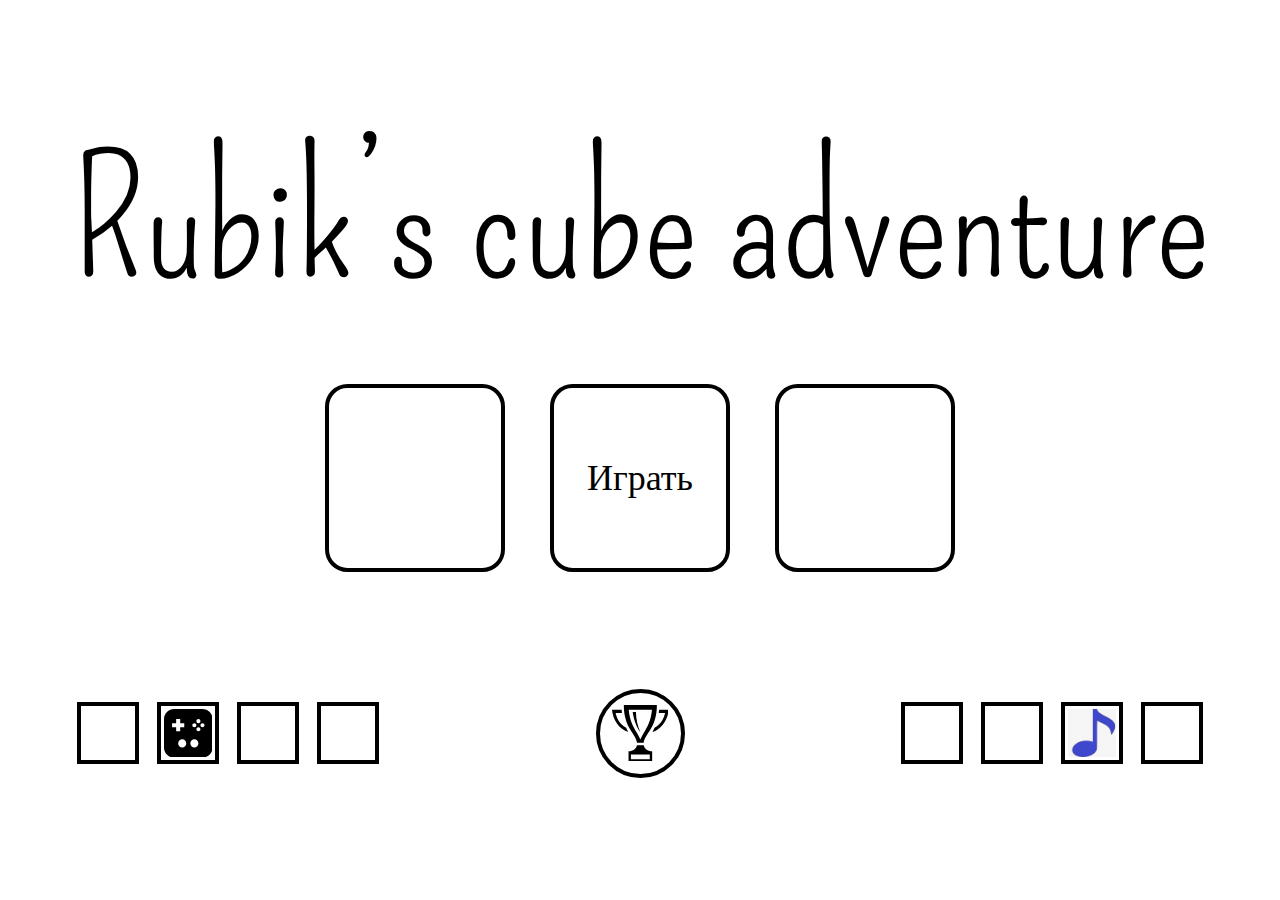
==== index.html @ 1a000e95 "onmousedown event" ====
<!-- Настройки страницы - надо проверить требования яндех -->
<!-- git pull https://github.com/serp0v/RCA.git main -->


<!DOCTYPE html>
<html>

<head>
	<title>Cubic RGame</title>
	<link rel="stylesheet" href="css/welcome.css">
	<link rel="stylesheet" href="css/top.css">
	<link rel="stylesheet" href="css/preloader.css">
	<link rel="stylesheet" href="style.css">
	<link rel="preconnect" href="https://fonts.googleapis.com">
	<link rel="preconnect" href="https://fonts.gstatic.com" crossorigin>
	<link href="https://fonts.googleapis.com/css2?family=Pompiere&display=swap" rel="stylesheet">

	<meta charset="UTF-8">
	<meta name="viewport" content="width=device-width, initial-scale=1, maximum-scale=1" />
	<meta name="mobile-web-app-capable" content="yes">
	<meta name="apple-mobile-web-app-capable" content="yes">
	<meta charset="utf-8">
	<meta name="HandheldFriendly" content="true" />

	
	<!-- Подключение рекламы SDK-->
	<script src="https://yandex.ru/games/sdk/v2"></script>
	<!--Запуск рекламы при старте игры с SDK/v2-->
	<script>
		YaGames.init().then(ysdk => {
			//ysdk.adv.showFullscreenAdv();
			ysdk.adv.showFullscreenAdv({
				callbacks: {
					onClose: function (wasShown) {
						// some action after close
					},
					onError: function (error) {
						// some action on error
					}
				}
			})
		});
	</script>
</head>

<body>

	<!-- создания экрана для рисования графики -->
	<div class="wrapper">
		<!-- welcomepage -->
		<div id="welcomeContainer" class="welcome-container">
			<header>
				<div class="welcome-title">Rubik’s cube adventure</div>
			</header>
			<main>
				<div class="welcome-PlayCustomizationEmpty">
					<div id="customization" class="welcome-customization"></div>
					<div id="welcomePlayBtn" class="welcome-play">Играть</div>
					<div id="shop" class="welcome-shop"></div>
				</div>
			</main>
			<footer>
				<div class="welcome-socials">
					<div class="welcome-social"></div>
					<div class="welcome-social"><svg xmlns="http://www.w3.org/2000/svg" width="24" height="24" viewBox="0 0 24 24"><path d="M19 0h-14c-2.761 0-5 2.239-5 5v14c0 2.761 2.239 5 5 5h14c2.762 0 5-2.239 5-5v-14c0-2.761-2.238-5-5-5zm-2 5c.553 0 1 .448 1 1s-.447 1-1 1-1-.448-1-1 .447-1 1-1zm-2 2c.553 0 1 .448 1 1s-.447 1-1 1-1-.448-1-1 .447-1 1-1zm-11 2v-2h2v-2h2v2h2v2h-2v2h-2v-2h-2zm5 10c-1.104 0-2-.895-2-2s.896-2 2-2 2 .895 2 2-.896 2-2 2zm6 0c-1.104 0-2-.895-2-2s.896-2 2-2 2 .895 2 2-.896 2-2 2zm2-8c-.553 0-1-.448-1-1s.447-1 1-1 1 .448 1 1-.447 1-1 1zm2-2c-.553 0-1-.448-1-1s.447-1 1-1 1 .448 1 1-.447 1-1 1z"/></svg></div>
					<div class="welcome-social"></div>
					<div class="welcome-social"></div>
				</div>
				<!-- <div class="welcome-companyTitle">3d portable inc.</div> -->
				<div class="welcome-circle-btns">
					<div class="welcome-circle-btns-cont">
						<div id="topbtn" class="welcome-circle-btn"><svg xmlns="http://www.w3.org/2000/svg" width="24"
								height="24" viewBox="0 0 24 24">
								<path
									d="M5 0c0 9.803 5.105 12.053 5.604 16h2.805c.497-3.947 5.591-6.197 5.591-16h-14zm7.006 14.62c-.408-.998-.969-1.959-1.548-2.953-1.422-2.438-3.011-5.162-3.379-9.667h9.842c-.368 4.506-1.953 7.23-3.372 9.669-.577.993-1.136 1.954-1.543 2.951zm-.006-3.073c-1.125-2.563-1.849-5.599-1.857-8.547h-1.383c.374 3.118 1.857 7.023 3.24 8.547zm12-9.547c-.372 4.105-2.808 8.091-6.873 9.438.297-.552.596-1.145.882-1.783 2.915-1.521 4.037-4.25 4.464-6.251h-2.688c.059-.45.103-.922.139-1.405h4.076zm-24 0c.372 4.105 2.808 8.091 6.873 9.438-.297-.552-.596-1.145-.882-1.783-2.915-1.521-4.037-4.25-4.464-6.251h2.688c-.058-.449-.102-.922-.138-1.404h-4.077zm13.438 15h-2.866c-.202 1.187-1.63 2.619-3.571 2.619v4.381h10v-4.381c-1.999 0-3.371-1.432-3.563-2.619zm2.562 6h-8v-2h8v2z" />
							</svg>
						</div>
						<!-- <button data-playing="false" role="switch" aria-checked="false">
							<span>Play/Pause</span>
						</button> -->
						<!-- <div class="welcome-circle-btn"></div>
						<div class="welcome-circle-btn"></div>
						<div class="welcome-circle-btn"></div> -->
					</div>
				</div>
				<div class="welcome-socials">
					<div class="welcome-social"></div>
					<div class="welcome-social"></div>
					<div class="welcome-social">						
						<img id="btn_musicOn" src="/images/music.png" style="height: 90%; width: 90%">
					</div>
					<div class="welcome-social"></div>
				</div>
			</footer>
		</div>
		<!--  -->
		<canvas class="canvas off" id="canvas">
			Your browser does not support JavaScript and HTML5!
		</canvas>

		<!-- управление, метрики и пауза -->
		<div id="metricscontrolspause" style="height: 100%; width: 100%; position:absolute;" class="off">
			<div id="movementHint" class="hero-movement-hint">
				<!-- <div class="top-bottom-hint-cont">
					<div class="top-hint">Вверх</div>
					<div class="bottom-hint">Вниз</div>
				</div>
				<div class="top-bottom-hint-cont">
					<div class="speed-hint">Скорость</div>
					<div class="shoot-hint">Стрелять</div>
				</div> -->
			</div>

			<div id="controls" class="movement-shoot-cont">
				<div class="up-and-down left">
					<div id="top"><div class="control-btn"><svg clip-rule="evenodd" fill-rule="evenodd" stroke-linejoin="round" stroke-miterlimit="2" viewBox="0 0 24 24" xmlns="http://www.w3.org/2000/svg"><path d="m9.001 10.978h-3.251c-.412 0-.75-.335-.75-.752 0-.188.071-.375.206-.518 1.685-1.775 4.692-4.945 6.069-6.396.189-.2.452-.312.725-.312.274 0 .536.112.725.312 1.377 1.451 4.385 4.621 6.068 6.396.136.143.207.33.207.518 0 .417-.337.752-.75.752h-3.251v9.02c0 .531-.47 1.002-1 1.002h-3.998c-.53 0-1-.471-1-1.002z" fill-rule="nonzero"/></svg></div></div>
					<div id="bottom"><div class="control-btn"><svg class="down-arrow" clip-rule="evenodd" fill-rule="evenodd" stroke-linejoin="round" stroke-miterlimit="2" viewBox="0 0 24 24" xmlns="http://www.w3.org/2000/svg"><path d="m9.001 10.978h-3.251c-.412 0-.75-.335-.75-.752 0-.188.071-.375.206-.518 1.685-1.775 4.692-4.945 6.069-6.396.189-.2.452-.312.725-.312.274 0 .536.112.725.312 1.377 1.451 4.385 4.621 6.068 6.396.136.143.207.33.207.518 0 .417-.337.752-.75.752h-3.251v9.02c0 .531-.47 1.002-1 1.002h-3.998c-.53 0-1-.471-1-1.002z" fill-rule="nonzero"/></svg></div></div>
				</div>
				<div class="up-and-down right">
					<div class="speed-btns">
						<div id="div_speed_down" class="control-btn"><svg class="minus-speed" clip-rule="evenodd" fill-rule="evenodd" stroke-linejoin="round" stroke-miterlimit="2" viewBox="0 0 24 24" xmlns="http://www.w3.org/2000/svg"><path d="m9.001 10.978h-3.251c-.412 0-.75-.335-.75-.752 0-.188.071-.375.206-.518 1.685-1.775 4.692-4.945 6.069-6.396.189-.2.452-.312.725-.312.274 0 .536.112.725.312 1.377 1.451 4.385 4.621 6.068 6.396.136.143.207.33.207.518 0 .417-.337.752-.75.752h-3.251v9.02c0 .531-.47 1.002-1 1.002h-3.998c-.53 0-1-.471-1-1.002z" fill-rule="nonzero"/></svg></div>
						<div id="div_speed_up" class="control-btn"><svg class="plus-speed" clip-rule="evenodd" fill-rule="evenodd" stroke-linejoin="round" stroke-miterlimit="2" viewBox="0 0 24 24" xmlns="http://www.w3.org/2000/svg"><path d="m9.001 10.978h-3.251c-.412 0-.75-.335-.75-.752 0-.188.071-.375.206-.518 1.685-1.775 4.692-4.945 6.069-6.396.189-.2.452-.312.725-.312.274 0 .536.112.725.312 1.377 1.451 4.385 4.621 6.068 6.396.136.143.207.33.207.518 0 .417-.337.752-.75.752h-3.251v9.02c0 .531-.47 1.002-1 1.002h-3.998c-.53 0-1-.471-1-1.002z" fill-rule="nonzero"/></svg></div>
					</div>
					<div style="display: flex; justify-content: end;">
						<div style="margin-right: 13vh" class="control-btn" id="shoot"><svg clip-rule="evenodd" fill-rule="evenodd" stroke-linejoin="round" stroke-miterlimit="2" viewBox="0 0 24 24" xmlns="http://www.w3.org/2000/svg"><path d="m21 7.702-8.5 4.62v9.678c1.567-.865 6.379-3.517 7.977-4.399.323-.177.523-.519.523-.891zm-9.5 4.619-8.5-4.722v9.006c0 .37.197.708.514.887 1.59.898 6.416 3.623 7.986 4.508zm-8.079-5.629 8.579 4.763 8.672-4.713s-6.631-3.738-8.186-4.614c-.151-.085-.319-.128-.486-.128-.168 0-.335.043-.486.128-1.555.876-8.093 4.564-8.093 4.564z" fill-rule="nonzero"/></svg></div>	
					</div>
				</div>
			</div>

			<div id="metrics" class="metrics">
				<div class="pause">
					<button id="pause" class="pause-btn">Пауза</button>
				</div>
				<div class="score metric_item">
					<div id="div_x2" class="metric-count-score off"
						style="color:rgb(33, 214, 255); font-size: 10vh;margin-top: 1.5vh;">X2</div>
				</div>
				<div class="score metric_item">
					<div class="metric-title">Скорость</div>
					<div id="div_speed" class="metric-count-score">0</div>
				</div>
				<div class="health metric_item">
					<div class="metric-title">Здоровье</div>
					<div id="health" class="metric-count-score">3</div>
				</div>
				<div class="score metric_item">
					<div class="metric-title">Счет</div>
					<div id="score" class="metric-count-score"></div>
				</div>
			</div>
			<div id="pauseMenu" class="pauseMenu-wrapper">
				<div class="pauseMenu-container">
					<div class="pause-title">Пауза</div>
					<div class="pause-menu-buttons">
						<div id="backToGame" class="pause-menu-button">Вернуться в игру</div>
					</div>
					<div class="pause-menu-buttons">
						<div id="pauseTopBtn" class="pause-menu-button">Топ</div>
					</div>
					<div class="pause-menu-buttons">
						<div id="backToWelcome" class="pause-menu-button">В главное меню</div>
					</div>

				</div>
			</div>
		</div>
		<!-- top -->
		<div id="topContainer" class="top-container off">
			<div id="toploader" class="preloader">
				<!-- Добавляем готовую структуру Preloader -->
				<div class="sk-chase">
					<div class="sk-chase-dot"></div>
					<div class="sk-chase-dot"></div>
					<div class="sk-chase-dot"></div>
					<div class="sk-chase-dot"></div>
					<div class="sk-chase-dot"></div>
					<div class="sk-chase-dot"></div>
				</div>
			</div>
			<div class="top-helpers-wrapper">
				<div class="top-helpers">
					<div class="table-title">SCORE</div>
					<div id="closeTopMenu" class="top-x">
						<p>Закрыть</p>
						<!-- <svg clip-rule="evenodd" fill-rule="evenodd" stroke-linejoin="round" stroke-miterlimit="2" viewBox="0 0 24 24" xmlns="http://www.w3.org/2000/svg"><path d="m12 10.93 5.719-5.72c.146-.146.339-.219.531-.219.404 0 .75.324.75.749 0 .193-.073.385-.219.532l-5.72 5.719 5.719 5.719c.147.147.22.339.22.531 0 .427-.349.75-.75.75-.192 0-.385-.073-.531-.219l-5.719-5.719-5.719 5.719c-.146.146-.339.219-.531.219-.401 0-.75-.323-.75-.75 0-.192.073-.384.22-.531l5.719-5.719-5.72-5.719c-.146-.147-.219-.339-.219-.532 0-.425.346-.749.75-.749.192 0 .385.073.531.219z"/></svg> -->
					</div>
				</div>
			</div>
			<div class="top-div" id="top1">
				<li class="li-top">
					<div class="top-number  gold" id="topNumber">1</div>
					<div class="player-nick" id="playerTop1Nick">....</div>
					<div class="top-score" id="top1Score">---</div>
				</li>
			</div>
			<div class="top-div" id="top2">
				<li class="li-top ">
					<div class="top-number silver" id="topNumber">2</div>
					<div class="player-nick" id="playerTop2Nick">....</div>
					<div class="top-score" id="top2Score">---</div>
				</li>
			</div>
			<div class="top-div" id="top3">
				<li class="li-top ">
					<div class="top-number bronze" id="topNumber">3</div>
					<div class="player-nick" id="playerTop3Nick">....</div>
					<div class="top-score" id="top3Score">---</div>
				</li>
			</div>
			<div class="top-div" id="top4">
				<li class="li-top">
					<div class="top-number" id="topNumber">4</div>
					<div class="player-nick" id="playerTop4Nick">....</div>
					<div class="top-score" id="top4Score">---</div>
				</li>
			</div>
			<div class="top-div" id="top5">
				<li class="li-top">
					<div class="top-number" id="topNumber">5</div>
					<div class="player-nick" id="playerTop5Nick">....</div>
					<div class="top-score" id="top5Score">---</div>
				</li>
			</div>
			<div class="top-div" id="top6">
				<li class="li-top">
					<div class="top-number" id="topNumber">6</div>
					<div class="player-nick" id="playerTop6Nick">....</div>
					<div class="top-score" id="top6Score">---</div>
				</li>
			</div>
			<div class="top-div" id="top7">
				<li class="li-top">
					<div class="top-number" id="topNumber">7</div>
					<div class="player-nick" id="playerTop7Nick">....</div>
					<div class="top-score" id="top7Score">---</div>
				</li>
			</div>
			<div class="top-div" id="top8">
				<li class="li-top">
					<div class="top-number" id="topNumber">8</div>
					<div class="player-nick" id="playerTop8Nick">....</div>
					<div class="top-score" id="top8Score">---</div>
				</li>
			</div>
			<div class="top-div" id="top9">
				<li class="li-top">
					<div class="top-number" id="topNumber">9</div>
					<div class="player-nick" id="playerTop9Nick">....</div>
					<div class="top-score" id="top9Score">---</div>
				</li>
			</div>
			<div class="top-div" id="top10">
				<li class="li-top">
					<div class="top-number" id="topNumber">10</div>
					<div class="player-nick" id="playerTop10Nick">....</div>
					<div class="top-score" id="top10Score">---</div>
				</li>
			</div>
			<div class="top-div" id="playerTop">
				<li class="li-top">
					<div class="top-number" id="playertopNumber">>10</div>
					<div class="player-nick" id="playerNick">....</div>
					<div class="top-score" id="playerTopScore">---</div>
				</li>
			</div>
		</div>
		<div id="finishGameWrapper" class="finish-game-wrapper off">
			<div class="finish-game">
				<div class="finish-title">Игра закончена</div>
				<div class="finish-score">Рекорд:</div>
				<div id="finishScore" class="finish-score"></div>
				<div class="finish-btns">
					<div id="home" class="finish-btn"><svg xmlns="http://www.w3.org/2000/svg" width="24" height="24"
							viewBox="0 0 24 24">
							<path
								d="M20 7.093v-5.093h-3v2.093l3 3zm4 5.907l-12-12-12 12h3v10h18v-10h3zm-5 8h-14v-10.26l7-6.912 7 6.99v10.182zm-5-1h-4v-6h4v6z" />
						</svg></div>
					<div id="restart" class="finish-btn rest"><svg xmlns="http://www.w3.org/2000/svg" width="24"
							height="24" viewBox="0 0 24 24">
							<path
								d="M13.5 2c-5.629 0-10.212 4.436-10.475 10h-3.025l4.537 5.917 4.463-5.917h-2.975c.26-3.902 3.508-7 7.475-7 4.136 0 7.5 3.364 7.5 7.5s-3.364 7.5-7.5 7.5c-2.381 0-4.502-1.119-5.876-2.854l-1.847 2.449c1.919 2.088 4.664 3.405 7.723 3.405 5.798 0 10.5-4.702 10.5-10.5s-4.702-10.5-10.5-10.5z" />
						</svg></div>
					<div id="fgw_btn_openTop" class="finish-btn"><svg xmlns="http://www.w3.org/2000/svg" width="24"
							height="24" viewBox="0 0 24 24">
							<path
								d="M5 0c0 9.803 5.105 12.053 5.604 16h2.805c.497-3.947 5.591-6.197 5.591-16h-14zm7.006 14.62c-.408-.998-.969-1.959-1.548-2.953-1.422-2.438-3.011-5.162-3.379-9.667h9.842c-.368 4.506-1.953 7.23-3.372 9.669-.577.993-1.136 1.954-1.543 2.951zm-.006-3.073c-1.125-2.563-1.849-5.599-1.857-8.547h-1.383c.374 3.118 1.857 7.023 3.24 8.547zm12-9.547c-.372 4.105-2.808 8.091-6.873 9.438.297-.552.596-1.145.882-1.783 2.915-1.521 4.037-4.25 4.464-6.251h-2.688c.059-.45.103-.922.139-1.405h4.076zm-24 0c.372 4.105 2.808 8.091 6.873 9.438-.297-.552-.596-1.145-.882-1.783-2.915-1.521-4.037-4.25-4.464-6.251h2.688c-.058-.449-.102-.922-.138-1.404h-4.077zm13.438 15h-2.866c-.202 1.187-1.63 2.619-3.571 2.619v4.381h10v-4.381c-1.999 0-3.371-1.432-3.563-2.619zm2.562 6h-8v-2h8v2z" />
						</svg></div>
				</div>
			</div>
		</div>
	</div>

	<!-- реклама от яндекс -->
	<!-- <script> 
		YaGames
			.init()
			.then(ysdk => {
				console.log('Yandex SDK initialized');
				window.ysdk = ysdk;
			});
		// ysdk.adv.showFullscreenAdv({
		// 	callbacks: {
		// 		onClose: function (wasShown) {
		// 			// some action after close
		// 		},
		// 		onError: function (error) {
		// 			// some action on error
		// 		}
		// 	}
		// })
	</script> -->

	<!-- запуск кода игры -->
	<script type="module" src="game.js"></script>
</body>

</html>
---- css/welcome.css ----
.welcome-container {
  max-width: 100vw;
  height: 100vh;
  margin: 0 auto;
  display: flex;
  flex-direction: column;
  align-items: center;
  justify-content: center;
}
/* header */

.welcome-title {
  font-size:18.25vh;
  font-family: 'Pompiere', cursive;
  font-weight: 200;
  text-align: center;
  margin-top: 7vh;
  display: flex;
  justify-content: center;
  max-width: 100%;
  margin: 0 auto;
}

/* main */

.welcome-PlayCustomizationEmpty {
  display: flex;
  flex-direction: row;
  width: 70vh;
  margin: 0 auto;
  margin-top: 7vh;
  margin-bottom: 7vh;
  justify-content: center;
  align-items: center;
}
.welcome-PlayCustomizationEmpty > div {
  height: 20vh;
  width: 20vh;
  border-radius: 2.5vh;
  border: 0.5vh solid #000;
  display: flex;
  justify-content: center;
  align-items: center;
}
.welcome-PlayCustomizationEmpty > div ~ div {
  margin-left: 5vh;
}
.welcome-play {
  font-size: 4vh;
}

/* footer */

footer {
  width: 100vw;
  display: flex;
  margin-top: 6vh;
  justify-content: center;
}

footer > div {
  justify-content: center;
  display: flex;
}

/* middle btns */

.welcome-circle-btns{
  display: flex;
  width: 58vh;
  flex-direction: row;
}
.welcome-circle-btns-cont {
  display: flex;
  justify-content: center;
  align-items: center;
  flex-direction: row;
}
.welcome-circle-btn {
  border-radius: 50%;
  display: flex;
  flex-direction: row;
  height: 9vh;
  width: 9vh;
  border: 0.5vh solid #000;
  justify-content: center;
  align-items: center;
}
.welcome-circle-btn > svg {
  height: 70%;
  width: 70%;
  display: flex;
}

/* social and compatyTitle */

.welcome-socials {
  display: flex;
  flex-direction: row;
  justify-content: center;
  align-items: center;
}
.welcome-social {
  height: 6vh;
  width: 6vh;
  border: 0.5vh solid #000;
  display: flex;
  flex-direction: row;
  justify-content: center;
  align-items: center;
}
.welcome-social > svg {
  height: 90%;
  width: 90%;
  display: flex;
}
.welcome-socials > div ~ div {
  margin-left: 2vh;
}
a {
  height: 100%;
  width: 100%;
  display: block;
}
@media (max-aspect-ratio: 9/7) {
  .welcome-title {
    font-size:14.3vw;
  }
}
---- css/top.css ----
* {
  color:rgb(0, 0, 0);
}
.top-container {
  max-width: 100%;
  height: 100vh;
  display: flex;
  flex-direction: column;
  align-items: center;
  justify-content: center;
}
.top-div {
  width: 100%;
  flex-wrap: nowrap;
  display: flex;
}
.li-top {
width: 100%;
  height: 7.5vh;
  list-style:none;
  border-top: 1px solid #000;
  color: azure;
  display: flex;
  flex-direction: row;
  font-family: 'Pompiere', cursive;
  font-weight: 200;
  font-size: 3vh;
}
.top-div ~ .top-div {
}
.li-top > div {
  display: flex;
  flex-direction: row;
  align-items: center;
 }
.top-number {
  margin-left: 5%;
  margin-right: 5%;
  padding-left: 1%;
  padding-right: 1%;
  width: 5%;
  display: flex;
  justify-content: center;
  font-weight: bold;
}
.player-nick {
  width: 47%;
  padding-left: 5%;
}
.top-score {
  justify-content: flex-end;
  width: 47%;
  padding-right: 6%;
}

.top-helpers-wrapper {
  width: 100%;
  margin-bottom: 2px;
}
.top-helpers {
  display: flex;
  flex-direction: row;
  height: 9vh;
  align-items: center;
  justify-content: end;
  text-align: center;
  margin-bottom: 2px;
  max-width: 98.5%;
  margin: 0 auto;
}
.table-title {
  font-size: 7vh;
  font-family: 'Pompiere', cursive;
  font-weight: 200;
  text-align: center;
  width: 100%;
}
.top-x {
  margin: 5px;
  display: flex;
  align-items: center;
  position: absolute;
  font-size: 2vh;
  padding-right: 10vh;
}
/*  */
.top-bottom-text {
  font-family: 'Pompiere', cursive;
  height: 25px;
  font-weight: 200;
  display: flex;
  justify-content: center;
  font-size: 10px;
  color: white;
}

.checkbox-wrapper {
  width: 100%;
  margin-top: 2px;
  background-color: rgb(40,40,40);
}
.gold {
  background-color: #ffd700;
  font-weight: bold;
  border-radius: 50%;
}
.silver {
  background-color: #c0c0c0;
  border-radius: 50%;
}
.bronze {
  background-color: #cd7f32;
  border-radius: 50%;
}
---- css/preloader.css ----
/* Стили для основного блока Preloader */
.preloader {

    /* Фиксируем блок на всю ширину и высоту окна, чтобы перекрывать все остальные элементы */
    position: fixed;
    top: 0;
    left: 0;
    right: 0;
    bottom: 0;
    width: 100%;
    height: 100%;
    z-index: 9999;

    /* Центрируем анимацию Preloader */
    display: flex;
    align-items: center;
    justify-content: center;

    /* При загрузке страницы, Preloader сразу отображается */
    opacity: 1;
    visibility: visible;

    /* Добавляем затемнение */
    background: rgba(255, 255, 255, 0.64);

    /* Добавляем плавный переход */
    transition: opacity 1s, visibility 0s 0s;
}

/* Класс для скрытия Preloader */
.preloader_hidden {
    visibility: hidden;
    opacity: 0;
    transition: opacity 1s, visibility 0s 1s;
}

/* Скопированый код анимации Preloader */
.sk-chase {
    width: 128px;
    height: 128px;
    position: relative;
    -webkit-animation: sk-chase 2.5s infinite linear both;
    animation: sk-chase 2.5s infinite linear both;
}
.sk-chase-dot {
    width: 100%;
    height: 100%;
    position: absolute;
    left: 0;
    top: 0;
    -webkit-animation: sk-chase-dot 2s infinite ease-in-out both;
    animation: sk-chase-dot 2s infinite ease-in-out both;
}
.sk-chase-dot:before {
    content: '';
    display: block;
    width: 25%;
    height: 25%;
    background-color: #3626a7;
    border-radius: 100%;
    -webkit-animation: sk-chase-dot-before 2s infinite ease-in-out both;
    animation: sk-chase-dot-before 2s infinite ease-in-out both;
}
.sk-chase-dot:nth-child(1) {
    -webkit-animation-delay: -1.1s;
    animation-delay: -1.1s;
}
.sk-chase-dot:nth-child(2) {
    -webkit-animation-delay: -1s;
    animation-delay: -1s;
}
.sk-chase-dot:nth-child(3) {
    -webkit-animation-delay: -0.9s;
    animation-delay: -0.9s;
}
.sk-chase-dot:nth-child(4) {
    -webkit-animation-delay: -0.8s;
    animation-delay: -0.8s;
}
.sk-chase-dot:nth-child(5) {
    -webkit-animation-delay: -0.7s;
    animation-delay: -0.7s;
}
.sk-chase-dot:nth-child(6) {
    -webkit-animation-delay: -0.6s;
    animation-delay: -0.6s;
}
.sk-chase-dot:nth-child(1):before {
    -webkit-animation-delay: -1.1s;
    animation-delay: -1.1s;
}
.sk-chase-dot:nth-child(2):before {
    -webkit-animation-delay: -1s;
    animation-delay: -1s;
}
.sk-chase-dot:nth-child(3):before {
    -webkit-animation-delay: -0.9s;
    animation-delay: -0.9s;
}
.sk-chase-dot:nth-child(4):before {
    -webkit-animation-delay: -0.8s;
    animation-delay: -0.8s;
}
.sk-chase-dot:nth-child(5):before {
    -webkit-animation-delay: -0.7s;
    animation-delay: -0.7s;
}
.sk-chase-dot:nth-child(6):before {
    -webkit-animation-delay: -0.6s;
    animation-delay: -0.6s;
}
@-webkit-keyframes sk-chase {
    100% {
    transform: rotate(360deg);
    }
}
@keyframes sk-chase {
    100% {
    transform: rotate(360deg);
    }
}
@-webkit-keyframes sk-chase-dot {
    80%, 100% {
    transform: rotate(360deg);
    }
}
@keyframes sk-chase-dot {
    80%, 100% {
    transform: rotate(360deg);
    }
}
@-webkit-keyframes sk-chase-dot-before {
    50% {
    transform: scale(0.4);
    }
    100%, 0% {
    transform: scale(1);
    }
}
@keyframes sk-chase-dot-before {
    50% {
    transform: scale(0.4);
    }
    100%, 0% {
    transform: scale(1);
    }
}
---- style.css ----
* {
	-webkit-touch-callout: none; /* iOS Safari */
	-webkit-user-select: none;   /* Chrome/Safari/Opera */
	-khtml-user-select: none;    /* Konqueror */
	-moz-user-select: none;      /* Firefox */
	-ms-user-select: none;       /* Internet Explorer/Edge */
	user-select: none;           /* Non-prefixed version, currently not supported by any browser */
}
/*  */
html, body {
	width: 100%;
	height: 100%;
	margin-left: 0px;
	margin-top: 0px;
	font-family: 'Pompiere', cursive;
	font-weight: 200;
	overflow: hidden;
}

.wrapper {
	width: 100%;
	height: 100%;
}

.canvas {
	/* width: 100%;
	height: 100%; */
	/* background: #000; */
	position: absolute;
	z-index: -1;
	transform: translateX(-50%);
	left: 50%;
	border: 0.2vh solid #000;
}

/* управление */
.up-and-down {
	height: 60vh;
	width: calc(50% - 7.2vh);
	display: flex;
	flex-direction: column;
	position: absolute;
	bottom: 0;
	/* left: 50%;
	transform: translateX(-50%); */
}
.up-and-down > div {
	height: 50%;
	width: 100%;
	display: flex;
	/* padding-top: 5vh; */

}
.left {
	padding-left: 7.2vh;
}
.right {
	position: absolute;
	right: 0;
	padding-right: 7.2vh;
	justify-content: end;
	/* align-items: end; */
}
.control-btn {
	height: 17vh;
	width: 17vh;
	border: 0.5vh solid #000;
	border-radius: 2vh;
	justify-content: center;
	align-items: center;
	display: flex;
	background-color: #fff;
}
.control-btn ~ .control-btn {
	margin-left: 8.5vh
}
.control-btn > svg {
	display: flex;
	justify-content: center;
	align-items: center;
	height: 100%;
	width: 100%;
}
.down-arrow {
	transform: rotate(180deg);
}
.minus-speed {
	transform: rotate(270deg);
} 
.plus-speed {
	transform: rotate(90deg);

}
.speed-btns {
	display: flex;
	flex-direction: row;
	justify-content: end;
}
/* метрики */

.metrics {
	display: flex;
	flex-direction: row;
	top: 2vh;
	/* height: 3vh; */
	/* width: 40vh; */
	left: 50%;
	transform: translateX(-50%);
	position: absolute;
	z-index: 9997;
	opacity: 1;
	animation: metropac 7s linear;
}

.metric_item {
	width: 25%;
	height: 100%;
	font-size: 5vh;
	display: flex;
	flex-direction:column;
	align-items: center;
	/* flex-wrap: wrap; */
	/* justify-content: end; */
}
.metric_item ~ .metric_item {
	/* margin-left: 10vh; */
}
.metric-title {
	display: flex;
	width: 100%;
	justify-content: center;
}
.metric-count {
	width: 100%;
	display: flex;
	flex-direction: row;
	/* height: 70px; */
	justify-content: center;
	align-items: center;
	/* margin-left: -30%; */

}
.metric-count-score {
	width: 100%;
	display: flex;
	flex-direction: row;
	justify-content: center;
	align-items: center;
	/* height: 70px; */
}
.y-cnt {
	height: 100%;
}

/* блок с паузой и вложенные в него кнопки */

.pause {
	/* position: absolute; */
	/* left: 0vw; */
	height: 100%;
	/* top: 36vh; */
	width: 50%;
	display: flex;
}
.pause-btn {
	font-size: 6vh;
	/* top: 2vh; */
	/* height: 6vh;
	width: 12vh; */
	border: 0.1vh solid #000;
	position: absolute;
	z-index: 9999;
	font-family: 'Pompiere', cursive;
	font-weight: 200;
	top: 2.5vh;
	left: 8vh;
}

.pauseMenu-wrapper {
	width: 100%;
	height: 100vh;
	display: flex;
	justify-content: center;
	align-items: center;
	position: absolute;
	z-index:9998;
	font-size: 200px;
	font-family: 'Pompiere', cursive;
	font-weight: 200;
	/* filter: blur(1px);  */
}
.pauseMenu > p {
	border: 1px solid #000;
}
.pauseMenu-container {
	display: flex;
	width: 70vh;
	height: 43vh;
	border: 1px solid #000;
	font-size: 3vh;
	flex-direction: column;
	background-color: #fff;
}
.pauseMenu-container > div {
	display: flex;
	flex-direction: column;
	width: 100%;
	height: 25%;
	align-items: center;
}
.pauseMenu-container > div > div {
	width: 33vh;
	height: 8vh;
	display: flex;
	border: 1px solid #000;
	justify-content: center;
	align-items: center;
}
.pause-title {
	justify-content: center;
}
.finish-game {
	display: flex;
	width: 70vh;
	height: 43vh;
	border: 1px solid #000;
	font-size: 6vh;
	flex-direction: column;
	background-color: #fff;
}
.finish-game > div {
	display: flex;
	flex-direction: row;
	width: 100%;
	height: 25%;
	/* height: 100px; */
	align-items: center;
	justify-content: center;
}
.finish-game-wrapper {
	width: 100%;
	height: 100vh;
	display: flex;
	justify-content: center;
	align-items: center;
	position: absolute;
	z-index:9999;
	/* font-size: 200px; */
	/* border: 1px solid #000; */
	/* filter: blur(1px);  */
}
/* .finish-title {
} */
.finish-score {
	text-align: center;
}
.finish-btns {
	flex-direction: row;
}
.finish-btn {
	border-radius: 50%;
	display: flex;
	flex-direction: row;
	height: 6vh;
	width: 6vh;
	border: 1vh solid #000;
	justify-content: center;
	align-items: center;
}
.finish-btn ~ .finish-btn {
	margin-left: 2vh;
}
.rest > svg {
	margin-right: 0.35vh;
}
.finish-btn > svg {
	height: 66%;
	width: 66%;
	display: flex;
	justify-content: center;
	align-items: center;
}
  .off {
	display: none;
}
/* hint */
.hero-movement-hint {
	position: absolute;
	height: 100vh;
	display: flex;
	font-size: 8vh;
	transform: translateX(-50%);
	left: 50%;
}
/* .hero-movement-hint ~ .hero-movement-hint {
} */

.top-bottom-hint-cont {
	display: flex;
	flex-direction: column;
	height: 100%;
	width: 50%;
	opacity: 0;
	border: 1px solid rgb(255, 0, 0);
	animation: opac 3s linear;
}
.top-bottom-hint-cont > div {
	height: 50%;
	width: 100%;
	display: flex;
	flex-direction: column;
	justify-content: center;
	align-items: center;
}
@keyframes opac {
	0% {
		opacity: 1;
	}
	100% {
		opacity: 0;
	}
}
@keyframes metropac {
	0% {
		opacity: 0;
	}
	100% {
		opacity: 1;
	}
}
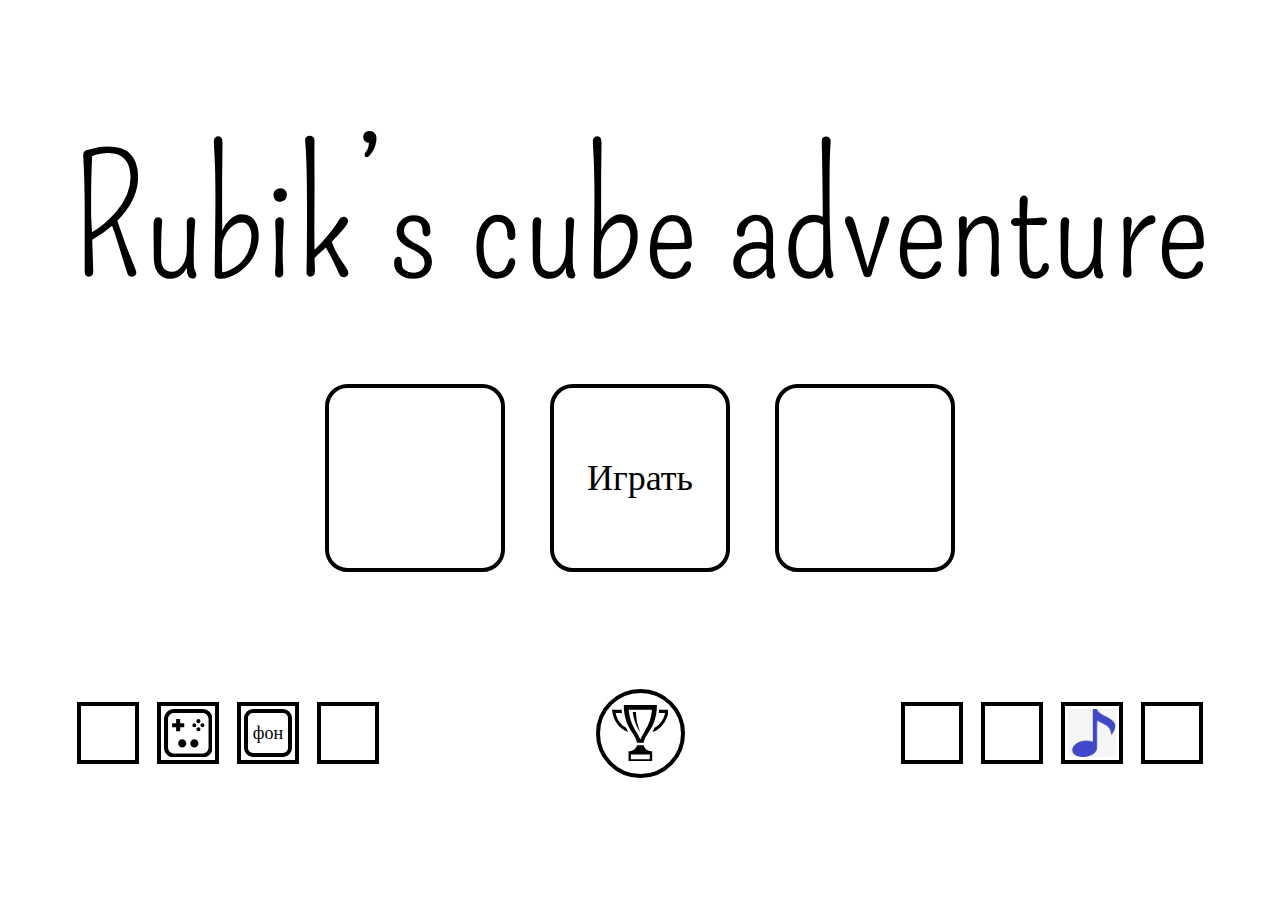
==== commit 1f792601: "add controls visib n controls bg visib btns" ====
--- a/index.html
+++ b/index.html
@@ -44,8 +44,6 @@
 </head>
 
 <body>
-
-	<!-- создания экрана для рисования графики -->
 	<div class="wrapper">
 		<!-- welcomepage -->
 		<div id="welcomeContainer" class="welcome-container">
@@ -62,25 +60,18 @@
 			<footer>
 				<div class="welcome-socials">
 					<div class="welcome-social"></div>
-					<div class="welcome-social"><svg xmlns="http://www.w3.org/2000/svg" width="24" height="24" viewBox="0 0 24 24"><path d="M19 0h-14c-2.761 0-5 2.239-5 5v14c0 2.761 2.239 5 5 5h14c2.762 0 5-2.239 5-5v-14c0-2.761-2.238-5-5-5zm-2 5c.553 0 1 .448 1 1s-.447 1-1 1-1-.448-1-1 .447-1 1-1zm-2 2c.553 0 1 .448 1 1s-.447 1-1 1-1-.448-1-1 .447-1 1-1zm-11 2v-2h2v-2h2v2h2v2h-2v2h-2v-2h-2zm5 10c-1.104 0-2-.895-2-2s.896-2 2-2 2 .895 2 2-.896 2-2 2zm6 0c-1.104 0-2-.895-2-2s.896-2 2-2 2 .895 2 2-.896 2-2 2zm2-8c-.553 0-1-.448-1-1s.447-1 1-1 1 .448 1 1-.447 1-1 1zm2-2c-.553 0-1-.448-1-1s.447-1 1-1 1 .448 1 1-.447 1-1 1z"/></svg></div>
-					<div class="welcome-social"></div>
-					<div class="welcome-social"></div>
-				</div>
-				<!-- <div class="welcome-companyTitle">3d portable inc.</div> -->
+					<div class="welcome-social">
+						<!-- отображение джойстика -->
+						<svg id="welcomeControlsVisible" xmlns="http://www.w3.org/2000/svg" width="24" height="24" viewBox="0 0 24 24"><path d="M19 2c1.654 0 3 1.346 3 3v14c0 1.654-1.346 3-3 3h-14c-1.654 0-3-1.346-3-3v-14c0-1.654 1.346-3 3-3h14zm0-2h-14c-2.762 0-5 2.239-5 5v14c0 2.761 2.238 5 5 5h14c2.762 0 5-2.239 5-5v-14c0-2.761-2.238-5-5-5zm-9 9h-2v2h-2v-2h-2v-2h2v-2h2v2h2v2zm7-4c-.553 0-1 .448-1 1s.447 1 1 1 1-.448 1-1-.447-1-1-1zm0 4c-.553 0-1 .448-1 1s.447 1 1 1 1-.448 1-1-.447-1-1-1zm-2-2c-.553 0-1 .448-1 1s.447 1 1 1 1-.448 1-1-.447-1-1-1zm4 0c-.553 0-1 .448-1 1s.447 1 1 1 1-.448 1-1-.447-1-1-1zm-10 8c-1.104 0-2 .895-2 2s.896 2 2 2 2-.895 2-2-.896-2-2-2zm6 0c-1.104 0-2 .895-2 2s.896 2 2 2 2-.895 2-2-.896-2-2-2z"/></svg>
+					</div>
+					<div class="welcome-social">
+						<div id="welcomeBgControlsVisible" class="controls-bg-btn">фон</div>
+					</div>
+					<div class="welcome-social"></div>
+				</div>
 				<div class="welcome-circle-btns">
 					<div class="welcome-circle-btns-cont">
-						<div id="topbtn" class="welcome-circle-btn"><svg xmlns="http://www.w3.org/2000/svg" width="24"
-								height="24" viewBox="0 0 24 24">
-								<path
-									d="M5 0c0 9.803 5.105 12.053 5.604 16h2.805c.497-3.947 5.591-6.197 5.591-16h-14zm7.006 14.62c-.408-.998-.969-1.959-1.548-2.953-1.422-2.438-3.011-5.162-3.379-9.667h9.842c-.368 4.506-1.953 7.23-3.372 9.669-.577.993-1.136 1.954-1.543 2.951zm-.006-3.073c-1.125-2.563-1.849-5.599-1.857-8.547h-1.383c.374 3.118 1.857 7.023 3.24 8.547zm12-9.547c-.372 4.105-2.808 8.091-6.873 9.438.297-.552.596-1.145.882-1.783 2.915-1.521 4.037-4.25 4.464-6.251h-2.688c.059-.45.103-.922.139-1.405h4.076zm-24 0c.372 4.105 2.808 8.091 6.873 9.438-.297-.552-.596-1.145-.882-1.783-2.915-1.521-4.037-4.25-4.464-6.251h2.688c-.058-.449-.102-.922-.138-1.404h-4.077zm13.438 15h-2.866c-.202 1.187-1.63 2.619-3.571 2.619v4.381h10v-4.381c-1.999 0-3.371-1.432-3.563-2.619zm2.562 6h-8v-2h8v2z" />
-							</svg>
-						</div>
-						<!-- <button data-playing="false" role="switch" aria-checked="false">
-							<span>Play/Pause</span>
-						</button> -->
-						<!-- <div class="welcome-circle-btn"></div>
-						<div class="welcome-circle-btn"></div>
-						<div class="welcome-circle-btn"></div> -->
+						<div id="topbtn" class="welcome-circle-btn"><svg xmlns="http://www.w3.org/2000/svg" width="24"height="24" viewBox="0 0 24 24"><path d="M5 0c0 9.803 5.105 12.053 5.604 16h2.805c.497-3.947 5.591-6.197 5.591-16h-14zm7.006 14.62c-.408-.998-.969-1.959-1.548-2.953-1.422-2.438-3.011-5.162-3.379-9.667h9.842c-.368 4.506-1.953 7.23-3.372 9.669-.577.993-1.136 1.954-1.543 2.951zm-.006-3.073c-1.125-2.563-1.849-5.599-1.857-8.547h-1.383c.374 3.118 1.857 7.023 3.24 8.547zm12-9.547c-.372 4.105-2.808 8.091-6.873 9.438.297-.552.596-1.145.882-1.783 2.915-1.521 4.037-4.25 4.464-6.251h-2.688c.059-.45.103-.922.139-1.405h4.076zm-24 0c.372 4.105 2.808 8.091 6.873 9.438-.297-.552-.596-1.145-.882-1.783-2.915-1.521-4.037-4.25-4.464-6.251h2.688c-.058-.449-.102-.922-.138-1.404h-4.077zm13.438 15h-2.866c-.202 1.187-1.63 2.619-3.571 2.619v4.381h10v-4.381c-1.999 0-3.371-1.432-3.563-2.619zm2.562 6h-8v-2h8v2z" /></svg></div>
 					</div>
 				</div>
 				<div class="welcome-socials">
@@ -93,11 +84,11 @@
 				</div>
 			</footer>
 		</div>
-		<!--  -->
+		<!-- /////////////////////////////////////////////////////////////////////////////////////////////////////////////////////////////////////////////////////////////////////////////////////////////////////////////////// -->
 		<canvas class="canvas off" id="canvas">
 			Your browser does not support JavaScript and HTML5!
 		</canvas>
-
+		<!-- /////////////////////////////////////////////////////////////////////////////////////////////////////////////////////////////////////////////////////////////////////////////////////////////////////////////////// -->
 		<!-- управление, метрики и пауза -->
 		<div id="metricscontrolspause" style="height: 100%; width: 100%; position:absolute;" class="off">
 			<div id="movementHint" class="hero-movement-hint">
@@ -113,16 +104,16 @@
 
 			<div id="controls" class="movement-shoot-cont">
 				<div class="up-and-down left">
-					<div id="top"><div class="control-btn"><svg clip-rule="evenodd" fill-rule="evenodd" stroke-linejoin="round" stroke-miterlimit="2" viewBox="0 0 24 24" xmlns="http://www.w3.org/2000/svg"><path d="m9.001 10.978h-3.251c-.412 0-.75-.335-.75-.752 0-.188.071-.375.206-.518 1.685-1.775 4.692-4.945 6.069-6.396.189-.2.452-.312.725-.312.274 0 .536.112.725.312 1.377 1.451 4.385 4.621 6.068 6.396.136.143.207.33.207.518 0 .417-.337.752-.75.752h-3.251v9.02c0 .531-.47 1.002-1 1.002h-3.998c-.53 0-1-.471-1-1.002z" fill-rule="nonzero"/></svg></div></div>
-					<div id="bottom"><div class="control-btn"><svg class="down-arrow" clip-rule="evenodd" fill-rule="evenodd" stroke-linejoin="round" stroke-miterlimit="2" viewBox="0 0 24 24" xmlns="http://www.w3.org/2000/svg"><path d="m9.001 10.978h-3.251c-.412 0-.75-.335-.75-.752 0-.188.071-.375.206-.518 1.685-1.775 4.692-4.945 6.069-6.396.189-.2.452-.312.725-.312.274 0 .536.112.725.312 1.377 1.451 4.385 4.621 6.068 6.396.136.143.207.33.207.518 0 .417-.337.752-.75.752h-3.251v9.02c0 .531-.47 1.002-1 1.002h-3.998c-.53 0-1-.471-1-1.002z" fill-rule="nonzero"/></svg></div></div>
+					<div><div id="top" class="control-btn welcome-control-btn-fill-bg"><svg clip-rule="evenodd" fill-rule="evenodd" stroke-linejoin="round" stroke-miterlimit="2" viewBox="0 0 24 24" xmlns="http://www.w3.org/2000/svg"><path d="m9.001 10.978h-3.251c-.412 0-.75-.335-.75-.752 0-.188.071-.375.206-.518 1.685-1.775 4.692-4.945 6.069-6.396.189-.2.452-.312.725-.312.274 0 .536.112.725.312 1.377 1.451 4.385 4.621 6.068 6.396.136.143.207.33.207.518 0 .417-.337.752-.75.752h-3.251v9.02c0 .531-.47 1.002-1 1.002h-3.998c-.53 0-1-.471-1-1.002z" fill-rule="nonzero"/></svg></div></div>
+					<div><div id="bottom" class="control-btn welcome-control-btn-fill-bg"><svg class="down-arrow" clip-rule="evenodd" fill-rule="evenodd" stroke-linejoin="round" stroke-miterlimit="2" viewBox="0 0 24 24" xmlns="http://www.w3.org/2000/svg"><path d="m9.001 10.978h-3.251c-.412 0-.75-.335-.75-.752 0-.188.071-.375.206-.518 1.685-1.775 4.692-4.945 6.069-6.396.189-.2.452-.312.725-.312.274 0 .536.112.725.312 1.377 1.451 4.385 4.621 6.068 6.396.136.143.207.33.207.518 0 .417-.337.752-.75.752h-3.251v9.02c0 .531-.47 1.002-1 1.002h-3.998c-.53 0-1-.471-1-1.002z" fill-rule="nonzero"/></svg></div></div>
 				</div>
 				<div class="up-and-down right">
 					<div class="speed-btns">
-						<div id="div_speed_down" class="control-btn"><svg class="minus-speed" clip-rule="evenodd" fill-rule="evenodd" stroke-linejoin="round" stroke-miterlimit="2" viewBox="0 0 24 24" xmlns="http://www.w3.org/2000/svg"><path d="m9.001 10.978h-3.251c-.412 0-.75-.335-.75-.752 0-.188.071-.375.206-.518 1.685-1.775 4.692-4.945 6.069-6.396.189-.2.452-.312.725-.312.274 0 .536.112.725.312 1.377 1.451 4.385 4.621 6.068 6.396.136.143.207.33.207.518 0 .417-.337.752-.75.752h-3.251v9.02c0 .531-.47 1.002-1 1.002h-3.998c-.53 0-1-.471-1-1.002z" fill-rule="nonzero"/></svg></div>
-						<div id="div_speed_up" class="control-btn"><svg class="plus-speed" clip-rule="evenodd" fill-rule="evenodd" stroke-linejoin="round" stroke-miterlimit="2" viewBox="0 0 24 24" xmlns="http://www.w3.org/2000/svg"><path d="m9.001 10.978h-3.251c-.412 0-.75-.335-.75-.752 0-.188.071-.375.206-.518 1.685-1.775 4.692-4.945 6.069-6.396.189-.2.452-.312.725-.312.274 0 .536.112.725.312 1.377 1.451 4.385 4.621 6.068 6.396.136.143.207.33.207.518 0 .417-.337.752-.75.752h-3.251v9.02c0 .531-.47 1.002-1 1.002h-3.998c-.53 0-1-.471-1-1.002z" fill-rule="nonzero"/></svg></div>
+						<div id="div_speed_down" class="control-btn welcome-control-btn-fill-bg"><svg class="minus-speed" clip-rule="evenodd" fill-rule="evenodd" stroke-linejoin="round" stroke-miterlimit="2" viewBox="0 0 24 24" xmlns="http://www.w3.org/2000/svg"><path d="m9.001 10.978h-3.251c-.412 0-.75-.335-.75-.752 0-.188.071-.375.206-.518 1.685-1.775 4.692-4.945 6.069-6.396.189-.2.452-.312.725-.312.274 0 .536.112.725.312 1.377 1.451 4.385 4.621 6.068 6.396.136.143.207.33.207.518 0 .417-.337.752-.75.752h-3.251v9.02c0 .531-.47 1.002-1 1.002h-3.998c-.53 0-1-.471-1-1.002z" fill-rule="nonzero"/></svg></div>
+						<div id="div_speed_up" class="control-btn welcome-control-btn-fill-bg"><svg class="plus-speed" clip-rule="evenodd" fill-rule="evenodd" stroke-linejoin="round" stroke-miterlimit="2" viewBox="0 0 24 24" xmlns="http://www.w3.org/2000/svg"><path d="m9.001 10.978h-3.251c-.412 0-.75-.335-.75-.752 0-.188.071-.375.206-.518 1.685-1.775 4.692-4.945 6.069-6.396.189-.2.452-.312.725-.312.274 0 .536.112.725.312 1.377 1.451 4.385 4.621 6.068 6.396.136.143.207.33.207.518 0 .417-.337.752-.75.752h-3.251v9.02c0 .531-.47 1.002-1 1.002h-3.998c-.53 0-1-.471-1-1.002z" fill-rule="nonzero"/></svg></div>
 					</div>
 					<div style="display: flex; justify-content: end;">
-						<div style="margin-right: 13vh" class="control-btn" id="shoot"><svg clip-rule="evenodd" fill-rule="evenodd" stroke-linejoin="round" stroke-miterlimit="2" viewBox="0 0 24 24" xmlns="http://www.w3.org/2000/svg"><path d="m21 7.702-8.5 4.62v9.678c1.567-.865 6.379-3.517 7.977-4.399.323-.177.523-.519.523-.891zm-9.5 4.619-8.5-4.722v9.006c0 .37.197.708.514.887 1.59.898 6.416 3.623 7.986 4.508zm-8.079-5.629 8.579 4.763 8.672-4.713s-6.631-3.738-8.186-4.614c-.151-.085-.319-.128-.486-.128-.168 0-.335.043-.486.128-1.555.876-8.093 4.564-8.093 4.564z" fill-rule="nonzero"/></svg></div>	
+						<div style="margin-right: 13vh" class="control-btn welcome-control-btn-fill-bg" id="shoot"><svg clip-rule="evenodd" fill-rule="evenodd" stroke-linejoin="round" stroke-miterlimit="2" viewBox="0 0 24 24" xmlns="http://www.w3.org/2000/svg"><path d="m21 7.702-8.5 4.62v9.678c1.567-.865 6.379-3.517 7.977-4.399.323-.177.523-.519.523-.891zm-9.5 4.619-8.5-4.722v9.006c0 .37.197.708.514.887 1.59.898 6.416 3.623 7.986 4.508zm-8.079-5.629 8.579 4.763 8.672-4.713s-6.631-3.738-8.186-4.614c-.151-.085-.319-.128-.486-.128-.168 0-.335.043-.486.128-1.555.876-8.093 4.564-8.093 4.564z" fill-rule="nonzero"/></svg></div>	
 					</div>
 				</div>
 			</div>
@@ -164,6 +155,7 @@
 				</div>
 			</div>
 		</div>
+		<!-- /////////////////////////////////////////////////////////////////////////////////////////////////////////////////////////////////////////////////////////////////////////////////////////////////////////////////// -->
 		<!-- top -->
 		<div id="topContainer" class="top-container off">
 			<div id="toploader" class="preloader">
@@ -182,7 +174,6 @@
 					<div class="table-title">SCORE</div>
 					<div id="closeTopMenu" class="top-x">
 						<p>Закрыть</p>
-						<!-- <svg clip-rule="evenodd" fill-rule="evenodd" stroke-linejoin="round" stroke-miterlimit="2" viewBox="0 0 24 24" xmlns="http://www.w3.org/2000/svg"><path d="m12 10.93 5.719-5.72c.146-.146.339-.219.531-.219.404 0 .75.324.75.749 0 .193-.073.385-.219.532l-5.72 5.719 5.719 5.719c.147.147.22.339.22.531 0 .427-.349.75-.75.75-.192 0-.385-.073-.531-.219l-5.719-5.719-5.719 5.719c-.146.146-.339.219-.531.219-.401 0-.75-.323-.75-.75 0-.192.073-.384.22-.531l5.719-5.719-5.72-5.719c-.146-.147-.219-.339-.219-.532 0-.425.346-.749.75-.749.192 0 .385.073.531.219z"/></svg> -->
 					</div>
 				</div>
 			</div>
@@ -264,6 +255,7 @@
 				</li>
 			</div>
 		</div>
+		<!-- /////////////////////////////////////////////////////////////////////////////////////////////////////////////////////////////////////////////////////////////////////////////////////////////////////////////////// -->
 		<div id="finishGameWrapper" class="finish-game-wrapper off">
 			<div class="finish-game">
 				<div class="finish-title">Игра закончена</div>
--- a/css/welcome.css
+++ b/css/welcome.css
@@ -114,6 +114,31 @@
   width: 90%;
   display: flex;
 }
+.controls-bg-btn {
+  height: 75%;
+  width: 75%;
+  font-size: 2vh;
+  display: flex;
+  justify-content: center;
+  align-items: center;
+  /* background-color: rgb(255, 255, 255); */
+  border-radius: 1vh;
+  border: 0.5vh solid #000;
+}
+.welcome-control-btns {
+  display: none;
+}
+.welcome-control-btn-fill {
+  background-color: black;
+  border-radius: 1vh;
+}
+.welcome-control-btn-fill > path {
+  background-color: black;
+  border-radius: 1vh;
+}
+.welcome-control-btn-fill-bg {
+  background-color: #fff;
+}
 .welcome-socials > div ~ div {
   margin-left: 2vh;
 }
--- a/style.css
+++ b/style.css
@@ -69,7 +69,6 @@
 	justify-content: center;
 	align-items: center;
 	display: flex;
-	background-color: #fff;
 }
 .control-btn ~ .control-btn {
 	margin-left: 8.5vh
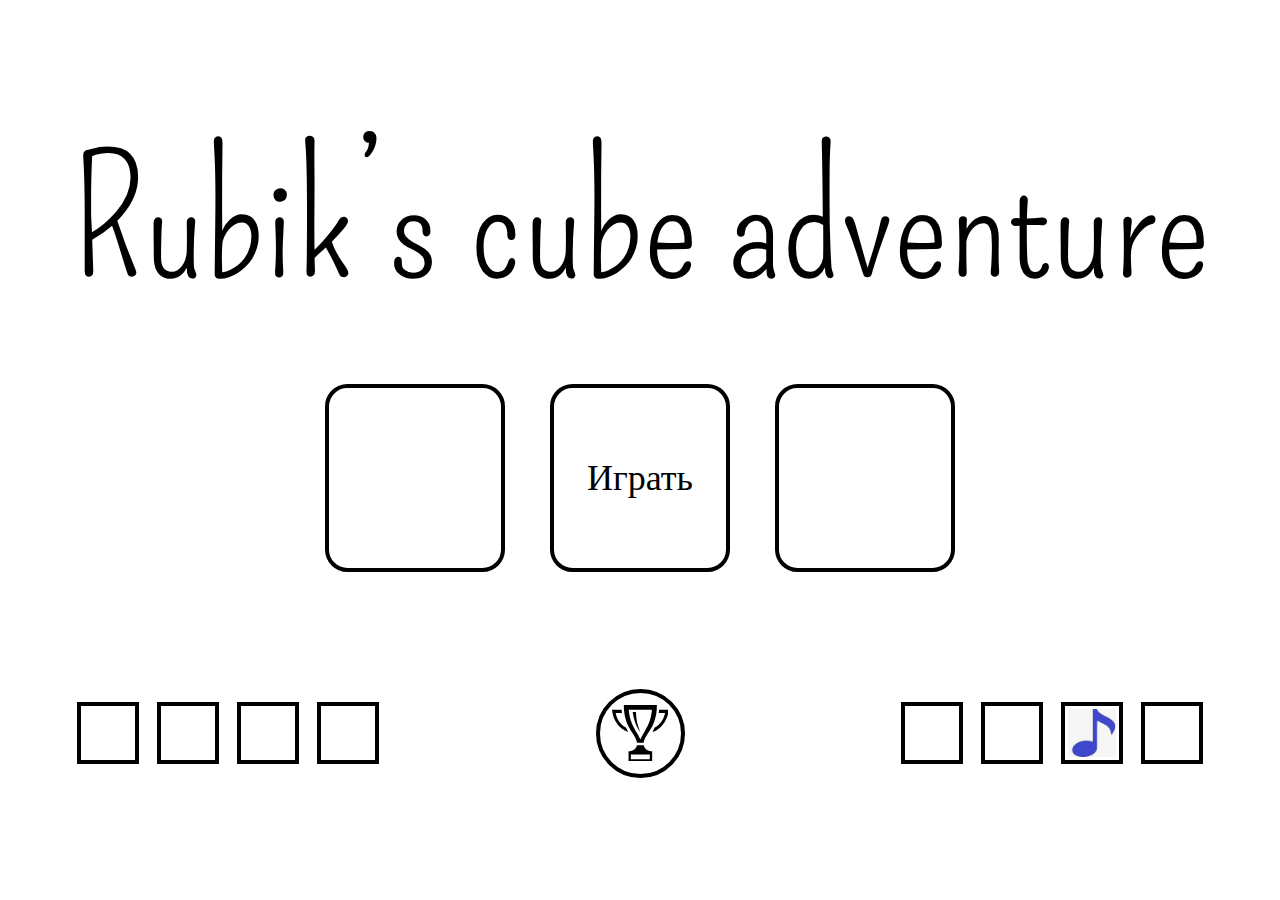
==== commit 493f87a9: "trash comment" ====
--- a/index.html
+++ b/index.html
@@ -7,9 +7,9 @@
 
 <head>
 	<title>Cubic RGame</title>
-	<link rel="stylesheet" href="css/welcome.css">
-	<link rel="stylesheet" href="css/top.css">
-	<link rel="stylesheet" href="css/preloader.css">
+	<link rel="stylesheet" href="htmlcsspages/welcome.css">
+	<link rel="stylesheet" href="htmlcsspages/top.css">
+	<link rel="stylesheet" href="htmlcsspages/preloader.css">
 	<link rel="stylesheet" href="style.css">
 	<link rel="preconnect" href="https://fonts.googleapis.com">
 	<link rel="preconnect" href="https://fonts.gstatic.com" crossorigin>
@@ -23,7 +23,7 @@
 	<meta name="HandheldFriendly" content="true" />
 
 	
-	<!-- Подключение рекламы SDK-->
+	<!--Подключение рекламы SDK-->
 	<script src="https://yandex.ru/games/sdk/v2"></script>
 	<!--Запуск рекламы при старте игры с SDK/v2-->
 	<script>
@@ -44,6 +44,8 @@
 </head>
 
 <body>
+
+	<!-- создания экрана для рисования графики -->
 	<div class="wrapper">
 		<!-- welcomepage -->
 		<div id="welcomeContainer" class="welcome-container">
@@ -53,71 +55,81 @@
 			<main>
 				<div class="welcome-PlayCustomizationEmpty">
 					<div id="customization" class="welcome-customization"></div>
-					<div id="welcomePlayBtn" class="welcome-play">Играть</div>
+					<div id="welcomePlayBtn" class="welcome-play">Играть
+						<!-- <svg clip-rule="evenodd" fill-rule="evenodd" stroke-linejoin="round" stroke-miterlimit="2" viewBox="0 0 24 24" xmlns="http://www.w3.org/2000/svg"><path d="m2.095 19.882 9.248-16.5c.133-.237.384-.384.657-.384.272 0 .524.147.656.384l9.248 16.5c.064.115.096.241.096.367 0 .385-.309.749-.752.749h-18.496c-.44 0-.752-.36-.752-.749 0-.126.031-.252.095-.367zm1.935-.384h15.939l-7.97-14.22z" fill-rule="nonzero"/></svg> -->
+					</div>
 					<div id="shop" class="welcome-shop"></div>
 				</div>
 			</main>
 			<footer>
 				<div class="welcome-socials">
 					<div class="welcome-social"></div>
-					<div class="welcome-social">
-						<!-- отображение джойстика -->
-						<svg id="welcomeControlsVisible" xmlns="http://www.w3.org/2000/svg" width="24" height="24" viewBox="0 0 24 24"><path d="M19 2c1.654 0 3 1.346 3 3v14c0 1.654-1.346 3-3 3h-14c-1.654 0-3-1.346-3-3v-14c0-1.654 1.346-3 3-3h14zm0-2h-14c-2.762 0-5 2.239-5 5v14c0 2.761 2.238 5 5 5h14c2.762 0 5-2.239 5-5v-14c0-2.761-2.238-5-5-5zm-9 9h-2v2h-2v-2h-2v-2h2v-2h2v2h2v2zm7-4c-.553 0-1 .448-1 1s.447 1 1 1 1-.448 1-1-.447-1-1-1zm0 4c-.553 0-1 .448-1 1s.447 1 1 1 1-.448 1-1-.447-1-1-1zm-2-2c-.553 0-1 .448-1 1s.447 1 1 1 1-.448 1-1-.447-1-1-1zm4 0c-.553 0-1 .448-1 1s.447 1 1 1 1-.448 1-1-.447-1-1-1zm-10 8c-1.104 0-2 .895-2 2s.896 2 2 2 2-.895 2-2-.896-2-2-2zm6 0c-1.104 0-2 .895-2 2s.896 2 2 2 2-.895 2-2-.896-2-2-2z"/></svg>
-					</div>
-					<div class="welcome-social">
-						<div id="welcomeBgControlsVisible" class="controls-bg-btn">фон</div>
-					</div>
-					<div class="welcome-social"></div>
-				</div>
+					<div class="welcome-social"></div>
+					<div class="welcome-social"></div>
+					<div class="welcome-social"></div>
+				</div>
+				<!-- <div class="welcome-companyTitle">3d portable inc.</div> -->
 				<div class="welcome-circle-btns">
 					<div class="welcome-circle-btns-cont">
-						<div id="topbtn" class="welcome-circle-btn"><svg xmlns="http://www.w3.org/2000/svg" width="24"height="24" viewBox="0 0 24 24"><path d="M5 0c0 9.803 5.105 12.053 5.604 16h2.805c.497-3.947 5.591-6.197 5.591-16h-14zm7.006 14.62c-.408-.998-.969-1.959-1.548-2.953-1.422-2.438-3.011-5.162-3.379-9.667h9.842c-.368 4.506-1.953 7.23-3.372 9.669-.577.993-1.136 1.954-1.543 2.951zm-.006-3.073c-1.125-2.563-1.849-5.599-1.857-8.547h-1.383c.374 3.118 1.857 7.023 3.24 8.547zm12-9.547c-.372 4.105-2.808 8.091-6.873 9.438.297-.552.596-1.145.882-1.783 2.915-1.521 4.037-4.25 4.464-6.251h-2.688c.059-.45.103-.922.139-1.405h4.076zm-24 0c.372 4.105 2.808 8.091 6.873 9.438-.297-.552-.596-1.145-.882-1.783-2.915-1.521-4.037-4.25-4.464-6.251h2.688c-.058-.449-.102-.922-.138-1.404h-4.077zm13.438 15h-2.866c-.202 1.187-1.63 2.619-3.571 2.619v4.381h10v-4.381c-1.999 0-3.371-1.432-3.563-2.619zm2.562 6h-8v-2h8v2z" /></svg></div>
+						<div id="topbtn" class="welcome-circle-btn"><svg xmlns="http://www.w3.org/2000/svg" width="24"
+								height="24" viewBox="0 0 24 24">
+								<path
+									d="M5 0c0 9.803 5.105 12.053 5.604 16h2.805c.497-3.947 5.591-6.197 5.591-16h-14zm7.006 14.62c-.408-.998-.969-1.959-1.548-2.953-1.422-2.438-3.011-5.162-3.379-9.667h9.842c-.368 4.506-1.953 7.23-3.372 9.669-.577.993-1.136 1.954-1.543 2.951zm-.006-3.073c-1.125-2.563-1.849-5.599-1.857-8.547h-1.383c.374 3.118 1.857 7.023 3.24 8.547zm12-9.547c-.372 4.105-2.808 8.091-6.873 9.438.297-.552.596-1.145.882-1.783 2.915-1.521 4.037-4.25 4.464-6.251h-2.688c.059-.45.103-.922.139-1.405h4.076zm-24 0c.372 4.105 2.808 8.091 6.873 9.438-.297-.552-.596-1.145-.882-1.783-2.915-1.521-4.037-4.25-4.464-6.251h2.688c-.058-.449-.102-.922-.138-1.404h-4.077zm13.438 15h-2.866c-.202 1.187-1.63 2.619-3.571 2.619v4.381h10v-4.381c-1.999 0-3.371-1.432-3.563-2.619zm2.562 6h-8v-2h8v2z" />
+							</svg>
+						</div>
+						<!-- <button data-playing="false" role="switch" aria-checked="false">
+							<span>Play/Pause</span>
+						</button> -->
+						<!-- <div class="welcome-circle-btn"></div>
+						<div class="welcome-circle-btn"></div>
+						<div class="welcome-circle-btn"></div> -->
 					</div>
 				</div>
 				<div class="welcome-socials">
 					<div class="welcome-social"></div>
 					<div class="welcome-social"></div>
 					<div class="welcome-social">						
-						<img id="btn_musicOn" src="/images/music.png" style="height: 90%; width: 90%">
-					</div>
-					<div class="welcome-social"></div>
-				</div>
+						<img id="btn_musicOn" style="height: 90%; width: 90%">
+						<!-- src="/images/music.png" -->
+					</div>
+					<div class="welcome-social"></div>
+					<!-- <div data-fullscreen class="welcome-social"><svg data-fullscreen style="height: 90%; width: 90%;" xmlns="http://www.w3.org/2000/svg" width="24" height="24" viewBox="0 0 24 24"><path data-fullscreen d="M24 10.999v-10.999h-11l3.379 3.379-13.001 13-3.378-3.378v10.999h11l-3.379-3.379 13.001-13z"/></svg></div> -->
+				</div>
+				<!-- <div class="welcome-rectangle-btns">
+					<div class="welcome-rectangle-btn"></div>
+					<div class="welcome-rectangle-btn"></div>
+				</div> -->
 			</footer>
 		</div>
-		<!-- /////////////////////////////////////////////////////////////////////////////////////////////////////////////////////////////////////////////////////////////////////////////////////////////////////////////////// -->
+		<!--  -->
 		<canvas class="canvas off" id="canvas">
 			Your browser does not support JavaScript and HTML5!
 		</canvas>
-		<!-- /////////////////////////////////////////////////////////////////////////////////////////////////////////////////////////////////////////////////////////////////////////////////////////////////////////////////// -->
+
 		<!-- управление, метрики и пауза -->
 		<div id="metricscontrolspause" style="height: 100%; width: 100%; position:absolute;" class="off">
 			<div id="movementHint" class="hero-movement-hint">
-				<!-- <div class="top-bottom-hint-cont">
+				<div class="top-bottom-hint-cont">
 					<div class="top-hint">Вверх</div>
 					<div class="bottom-hint">Вниз</div>
 				</div>
 				<div class="top-bottom-hint-cont">
 					<div class="speed-hint">Скорость</div>
 					<div class="shoot-hint">Стрелять</div>
-				</div> -->
-			</div>
-
+				</div>
+			</div>
 			<div id="controls" class="movement-shoot-cont">
-				<div class="up-and-down left">
-					<div><div id="top" class="control-btn welcome-control-btn-fill-bg"><svg clip-rule="evenodd" fill-rule="evenodd" stroke-linejoin="round" stroke-miterlimit="2" viewBox="0 0 24 24" xmlns="http://www.w3.org/2000/svg"><path d="m9.001 10.978h-3.251c-.412 0-.75-.335-.75-.752 0-.188.071-.375.206-.518 1.685-1.775 4.692-4.945 6.069-6.396.189-.2.452-.312.725-.312.274 0 .536.112.725.312 1.377 1.451 4.385 4.621 6.068 6.396.136.143.207.33.207.518 0 .417-.337.752-.75.752h-3.251v9.02c0 .531-.47 1.002-1 1.002h-3.998c-.53 0-1-.471-1-1.002z" fill-rule="nonzero"/></svg></div></div>
-					<div><div id="bottom" class="control-btn welcome-control-btn-fill-bg"><svg class="down-arrow" clip-rule="evenodd" fill-rule="evenodd" stroke-linejoin="round" stroke-miterlimit="2" viewBox="0 0 24 24" xmlns="http://www.w3.org/2000/svg"><path d="m9.001 10.978h-3.251c-.412 0-.75-.335-.75-.752 0-.188.071-.375.206-.518 1.685-1.775 4.692-4.945 6.069-6.396.189-.2.452-.312.725-.312.274 0 .536.112.725.312 1.377 1.451 4.385 4.621 6.068 6.396.136.143.207.33.207.518 0 .417-.337.752-.75.752h-3.251v9.02c0 .531-.47 1.002-1 1.002h-3.998c-.53 0-1-.471-1-1.002z" fill-rule="nonzero"/></svg></div></div>
-				</div>
-				<div class="up-and-down right">
-					<div class="speed-btns">
-						<div id="div_speed_down" class="control-btn welcome-control-btn-fill-bg"><svg class="minus-speed" clip-rule="evenodd" fill-rule="evenodd" stroke-linejoin="round" stroke-miterlimit="2" viewBox="0 0 24 24" xmlns="http://www.w3.org/2000/svg"><path d="m9.001 10.978h-3.251c-.412 0-.75-.335-.75-.752 0-.188.071-.375.206-.518 1.685-1.775 4.692-4.945 6.069-6.396.189-.2.452-.312.725-.312.274 0 .536.112.725.312 1.377 1.451 4.385 4.621 6.068 6.396.136.143.207.33.207.518 0 .417-.337.752-.75.752h-3.251v9.02c0 .531-.47 1.002-1 1.002h-3.998c-.53 0-1-.471-1-1.002z" fill-rule="nonzero"/></svg></div>
-						<div id="div_speed_up" class="control-btn welcome-control-btn-fill-bg"><svg class="plus-speed" clip-rule="evenodd" fill-rule="evenodd" stroke-linejoin="round" stroke-miterlimit="2" viewBox="0 0 24 24" xmlns="http://www.w3.org/2000/svg"><path d="m9.001 10.978h-3.251c-.412 0-.75-.335-.75-.752 0-.188.071-.375.206-.518 1.685-1.775 4.692-4.945 6.069-6.396.189-.2.452-.312.725-.312.274 0 .536.112.725.312 1.377 1.451 4.385 4.621 6.068 6.396.136.143.207.33.207.518 0 .417-.337.752-.75.752h-3.251v9.02c0 .531-.47 1.002-1 1.002h-3.998c-.53 0-1-.471-1-1.002z" fill-rule="nonzero"/></svg></div>
-					</div>
-					<div style="display: flex; justify-content: end;">
-						<div style="margin-right: 13vh" class="control-btn welcome-control-btn-fill-bg" id="shoot"><svg clip-rule="evenodd" fill-rule="evenodd" stroke-linejoin="round" stroke-miterlimit="2" viewBox="0 0 24 24" xmlns="http://www.w3.org/2000/svg"><path d="m21 7.702-8.5 4.62v9.678c1.567-.865 6.379-3.517 7.977-4.399.323-.177.523-.519.523-.891zm-9.5 4.619-8.5-4.722v9.006c0 .37.197.708.514.887 1.59.898 6.416 3.623 7.986 4.508zm-8.079-5.629 8.579 4.763 8.672-4.713s-6.631-3.738-8.186-4.614c-.151-.085-.319-.128-.486-.128-.168 0-.335.043-.486.128-1.555.876-8.093 4.564-8.093 4.564z" fill-rule="nonzero"/></svg></div>	
-					</div>
-				</div>
-			</div>
-
+				<!-- подсказки -->
+				<!--  -->
+				<div class="hero-movement">
+					<div class="top" id="top"></div>
+					<div class="bottom" id="bottom"></div>
+				</div>
+				<div class="hero-movement">
+					<div class="hero-shoot speed" id="div_speed_up"></div>
+					<div class="hero-shoot" id="shoot"></div>
+				</div>
+			</div>
 			<div id="metrics" class="metrics">
 				<div class="pause">
 					<button id="pause" class="pause-btn">Пауза</button>
@@ -155,7 +167,6 @@
 				</div>
 			</div>
 		</div>
-		<!-- /////////////////////////////////////////////////////////////////////////////////////////////////////////////////////////////////////////////////////////////////////////////////////////////////////////////////// -->
 		<!-- top -->
 		<div id="topContainer" class="top-container off">
 			<div id="toploader" class="preloader">
@@ -174,6 +185,7 @@
 					<div class="table-title">SCORE</div>
 					<div id="closeTopMenu" class="top-x">
 						<p>Закрыть</p>
+						<!-- <svg clip-rule="evenodd" fill-rule="evenodd" stroke-linejoin="round" stroke-miterlimit="2" viewBox="0 0 24 24" xmlns="http://www.w3.org/2000/svg"><path d="m12 10.93 5.719-5.72c.146-.146.339-.219.531-.219.404 0 .75.324.75.749 0 .193-.073.385-.219.532l-5.72 5.719 5.719 5.719c.147.147.22.339.22.531 0 .427-.349.75-.75.75-.192 0-.385-.073-.531-.219l-5.719-5.719-5.719 5.719c-.146.146-.339.219-.531.219-.401 0-.75-.323-.75-.75 0-.192.073-.384.22-.531l5.719-5.719-5.72-5.719c-.146-.147-.219-.339-.219-.532 0-.425.346-.749.75-.749.192 0 .385.073.531.219z"/></svg> -->
 					</div>
 				</div>
 			</div>
@@ -254,8 +266,16 @@
 					<div class="top-score" id="playerTopScore">---</div>
 				</li>
 			</div>
+			<!-- <div class="checkbox-wrapper">
+				<label class="checkbox-ios">
+					<input type="checkbox">
+					<span class="checkbox-ios-switch"></span>
+				</label>
+				<div class="top-bottom-text">
+					Не показывать топ после завершения игры
+				</div>
+			</div> -->
 		</div>
-		<!-- /////////////////////////////////////////////////////////////////////////////////////////////////////////////////////////////////////////////////////////////////////////////////////////////////////////////////// -->
 		<div id="finishGameWrapper" class="finish-game-wrapper off">
 			<div class="finish-game">
 				<div class="finish-title">Игра закончена</div>
@@ -282,28 +302,10 @@
 		</div>
 	</div>
 
-	<!-- реклама от яндекс -->
-	<!-- <script> 
-		YaGames
-			.init()
-			.then(ysdk => {
-				console.log('Yandex SDK initialized');
-				window.ysdk = ysdk;
-			});
-		// ysdk.adv.showFullscreenAdv({
-		// 	callbacks: {
-		// 		onClose: function (wasShown) {
-		// 			// some action after close
-		// 		},
-		// 		onError: function (error) {
-		// 			// some action on error
-		// 		}
-		// 	}
-		// })
-	</script> -->
-
 	<!-- запуск кода игры -->
 	<script type="module" src="game.js"></script>
+
+
 </body>
 
 </html>--- a/htmlcsspages/welcome.css
+++ b/htmlcsspages/welcome.css
@@ -0,0 +1,129 @@
+.welcome-container {
+  max-width: 100vw;
+  height: 100vh;
+  margin: 0 auto;
+  display: flex;
+  flex-direction: column;
+  align-items: center;
+  justify-content: center;
+}
+/* header */
+
+.welcome-title {
+  font-size:18.25vh;
+  font-family: 'Pompiere', cursive;
+  font-weight: 200;
+  text-align: center;
+  margin-top: 7vh;
+  display: flex;
+  justify-content: center;
+  max-width: 100%;
+  margin: 0 auto;
+}
+
+/* main */
+
+.welcome-PlayCustomizationEmpty {
+  display: flex;
+  flex-direction: row;
+  width: 70vh;
+  margin: 0 auto;
+  margin-top: 7vh;
+  margin-bottom: 7vh;
+  justify-content: center;
+  align-items: center;
+}
+.welcome-PlayCustomizationEmpty > div {
+  height: 20vh;
+  width: 20vh;
+  border-radius: 2.5vh;
+  border: 0.5vh solid #000;
+  display: flex;
+  justify-content: center;
+  align-items: center;
+}
+.welcome-PlayCustomizationEmpty > div ~ div {
+  margin-left: 5vh;
+}
+.welcome-play {
+  font-size: 4vh;
+}
+
+/* footer */
+
+footer {
+  width: 100vw;
+  display: flex;
+  margin-top: 6vh;
+  justify-content: center;
+}
+
+footer > div {
+  justify-content: center;
+  display: flex;
+}
+
+/* middle btns */
+
+.welcome-circle-btns{
+  display: flex;
+  width: 58vh;
+  flex-direction: row;
+}
+.welcome-circle-btns-cont {
+  display: flex;
+  justify-content: center;
+  align-items: center;
+  flex-direction: row;
+}
+.welcome-circle-btn {
+  border-radius: 50%;
+  display: flex;
+  flex-direction: row;
+  height: 9vh;
+  width: 9vh;
+  border: 0.5vh solid #000;
+  justify-content: center;
+  align-items: center;
+}
+.welcome-circle-btn > svg {
+  height: 70%;
+  width: 70%;
+  display: flex;
+}
+
+/* social and compatyTitle */
+
+.welcome-socials {
+  display: flex;
+  flex-direction: row;
+  justify-content: center;
+  align-items: center;
+}
+.welcome-social {
+  height: 6vh;
+  width: 6vh;
+  border: 0.5vh solid #000;
+  display: flex;
+  flex-direction: row;
+  justify-content: center;
+  align-items: center;
+}
+.welcome-social > svg {
+  height: 90%;
+  width: 90%;
+  display: flex;
+}
+.welcome-socials > div ~ div {
+  margin-left: 2vh;
+}
+a {
+  height: 100%;
+  width: 100%;
+  display: block;
+}
+@media (max-aspect-ratio: 9/7) {
+  .welcome-title {
+    font-size:14.3vw;
+  }
+}--- a/htmlcsspages/preloader.css
+++ b/htmlcsspages/preloader.css
@@ -0,0 +1,147 @@
+/* Стили для основного блока Preloader */
+.preloader {
+
+    /* Фиксируем блок на всю ширину и высоту окна, чтобы перекрывать все остальные элементы */
+    position: fixed;
+    top: 0;
+    left: 0;
+    right: 0;
+    bottom: 0;
+    width: 100%;
+    height: 100%;
+    z-index: 9999;
+
+    /* Центрируем анимацию Preloader */
+    display: flex;
+    align-items: center;
+    justify-content: center;
+
+    /* При загрузке страницы, Preloader сразу отображается */
+    opacity: 1;
+    visibility: visible;
+
+    /* Добавляем затемнение */
+    background: rgba(255, 255, 255, 0.64);
+
+    /* Добавляем плавный переход */
+    transition: opacity 1s, visibility 0s 0s;
+}
+
+/* Класс для скрытия Preloader */
+.preloader_hidden {
+    visibility: hidden;
+    opacity: 0;
+    transition: opacity 1s, visibility 0s 1s;
+}
+
+/* Скопированый код анимации Preloader */
+.sk-chase {
+    width: 128px;
+    height: 128px;
+    position: relative;
+    -webkit-animation: sk-chase 2.5s infinite linear both;
+    animation: sk-chase 2.5s infinite linear both;
+}
+.sk-chase-dot {
+    width: 100%;
+    height: 100%;
+    position: absolute;
+    left: 0;
+    top: 0;
+    -webkit-animation: sk-chase-dot 2s infinite ease-in-out both;
+    animation: sk-chase-dot 2s infinite ease-in-out both;
+}
+.sk-chase-dot:before {
+    content: '';
+    display: block;
+    width: 25%;
+    height: 25%;
+    background-color: #3626a7;
+    border-radius: 100%;
+    -webkit-animation: sk-chase-dot-before 2s infinite ease-in-out both;
+    animation: sk-chase-dot-before 2s infinite ease-in-out both;
+}
+.sk-chase-dot:nth-child(1) {
+    -webkit-animation-delay: -1.1s;
+    animation-delay: -1.1s;
+}
+.sk-chase-dot:nth-child(2) {
+    -webkit-animation-delay: -1s;
+    animation-delay: -1s;
+}
+.sk-chase-dot:nth-child(3) {
+    -webkit-animation-delay: -0.9s;
+    animation-delay: -0.9s;
+}
+.sk-chase-dot:nth-child(4) {
+    -webkit-animation-delay: -0.8s;
+    animation-delay: -0.8s;
+}
+.sk-chase-dot:nth-child(5) {
+    -webkit-animation-delay: -0.7s;
+    animation-delay: -0.7s;
+}
+.sk-chase-dot:nth-child(6) {
+    -webkit-animation-delay: -0.6s;
+    animation-delay: -0.6s;
+}
+.sk-chase-dot:nth-child(1):before {
+    -webkit-animation-delay: -1.1s;
+    animation-delay: -1.1s;
+}
+.sk-chase-dot:nth-child(2):before {
+    -webkit-animation-delay: -1s;
+    animation-delay: -1s;
+}
+.sk-chase-dot:nth-child(3):before {
+    -webkit-animation-delay: -0.9s;
+    animation-delay: -0.9s;
+}
+.sk-chase-dot:nth-child(4):before {
+    -webkit-animation-delay: -0.8s;
+    animation-delay: -0.8s;
+}
+.sk-chase-dot:nth-child(5):before {
+    -webkit-animation-delay: -0.7s;
+    animation-delay: -0.7s;
+}
+.sk-chase-dot:nth-child(6):before {
+    -webkit-animation-delay: -0.6s;
+    animation-delay: -0.6s;
+}
+@-webkit-keyframes sk-chase {
+    100% {
+    transform: rotate(360deg);
+    }
+}
+@keyframes sk-chase {
+    100% {
+    transform: rotate(360deg);
+    }
+}
+@-webkit-keyframes sk-chase-dot {
+    80%, 100% {
+    transform: rotate(360deg);
+    }
+}
+@keyframes sk-chase-dot {
+    80%, 100% {
+    transform: rotate(360deg);
+    }
+}
+@-webkit-keyframes sk-chase-dot-before {
+    50% {
+    transform: scale(0.4);
+    }
+    100%, 0% {
+    transform: scale(1);
+    }
+}
+@keyframes sk-chase-dot-before {
+    50% {
+    transform: scale(0.4);
+    }
+    100%, 0% {
+    transform: scale(1);
+    }
+}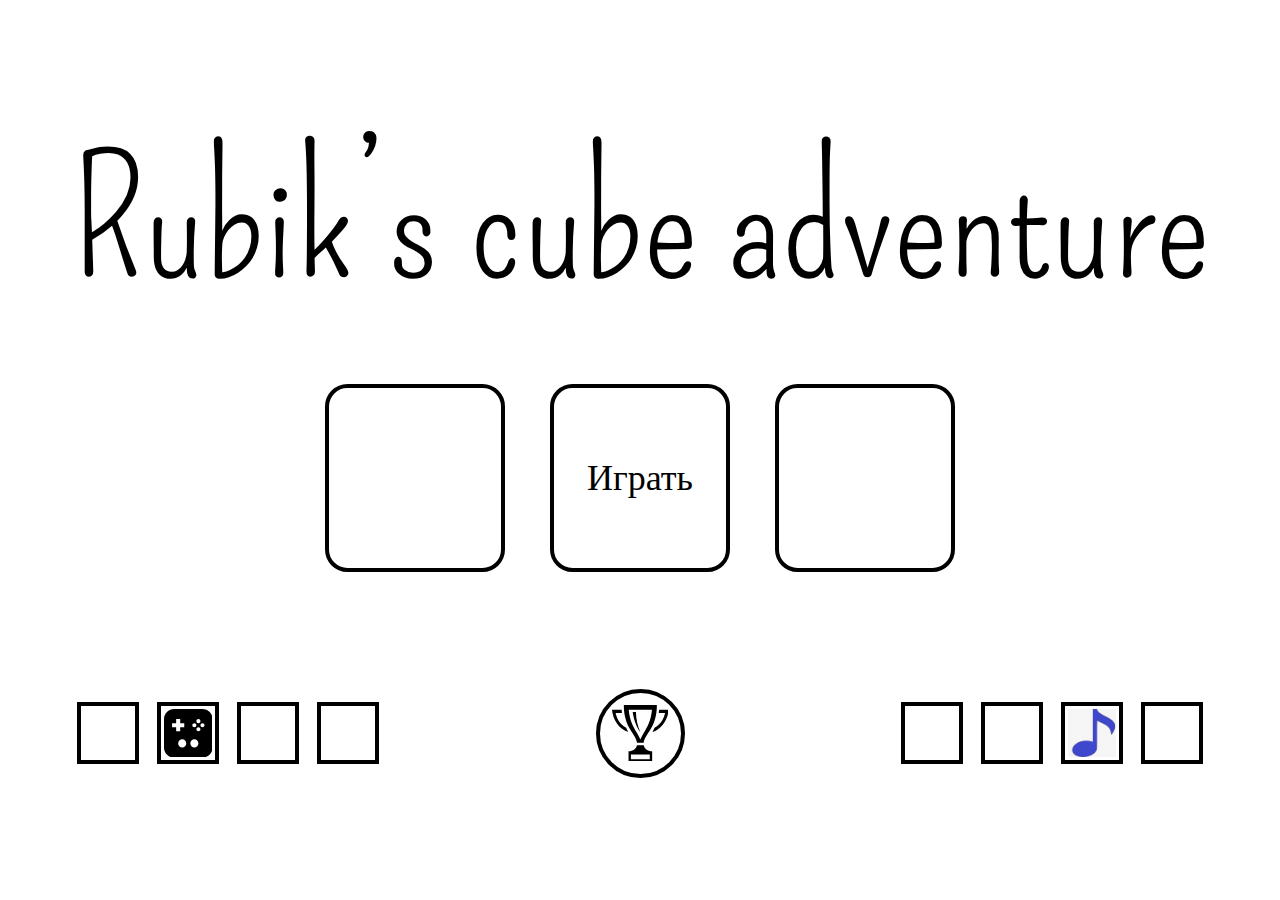
==== commit 8e856a3d: "Merge branch 'main' of https://github.com/serp0v/RCA" ====
--- a/index.html
+++ b/index.html
@@ -7,9 +7,9 @@
 
 <head>
 	<title>Cubic RGame</title>
-	<link rel="stylesheet" href="htmlcsspages/welcome.css">
-	<link rel="stylesheet" href="htmlcsspages/top.css">
-	<link rel="stylesheet" href="htmlcsspages/preloader.css">
+	<link rel="stylesheet" href="css/welcome.css">
+	<link rel="stylesheet" href="css/top.css">
+	<link rel="stylesheet" href="css/preloader.css">
 	<link rel="stylesheet" href="style.css">
 	<link rel="preconnect" href="https://fonts.googleapis.com">
 	<link rel="preconnect" href="https://fonts.gstatic.com" crossorigin>
@@ -23,7 +23,7 @@
 	<meta name="HandheldFriendly" content="true" />
 
 	
-	<!--Подключение рекламы SDK-->
+	<!-- Подключение рекламы SDK-->
 	<script src="https://yandex.ru/games/sdk/v2"></script>
 	<!--Запуск рекламы при старте игры с SDK/v2-->
 	<script>
@@ -55,16 +55,14 @@
 			<main>
 				<div class="welcome-PlayCustomizationEmpty">
 					<div id="customization" class="welcome-customization"></div>
-					<div id="welcomePlayBtn" class="welcome-play">Играть
-						<!-- <svg clip-rule="evenodd" fill-rule="evenodd" stroke-linejoin="round" stroke-miterlimit="2" viewBox="0 0 24 24" xmlns="http://www.w3.org/2000/svg"><path d="m2.095 19.882 9.248-16.5c.133-.237.384-.384.657-.384.272 0 .524.147.656.384l9.248 16.5c.064.115.096.241.096.367 0 .385-.309.749-.752.749h-18.496c-.44 0-.752-.36-.752-.749 0-.126.031-.252.095-.367zm1.935-.384h15.939l-7.97-14.22z" fill-rule="nonzero"/></svg> -->
-					</div>
+					<div id="welcomePlayBtn" class="welcome-play">Играть</div>
 					<div id="shop" class="welcome-shop"></div>
 				</div>
 			</main>
 			<footer>
 				<div class="welcome-socials">
 					<div class="welcome-social"></div>
-					<div class="welcome-social"></div>
+					<div class="welcome-social"><svg xmlns="http://www.w3.org/2000/svg" width="24" height="24" viewBox="0 0 24 24"><path d="M19 0h-14c-2.761 0-5 2.239-5 5v14c0 2.761 2.239 5 5 5h14c2.762 0 5-2.239 5-5v-14c0-2.761-2.238-5-5-5zm-2 5c.553 0 1 .448 1 1s-.447 1-1 1-1-.448-1-1 .447-1 1-1zm-2 2c.553 0 1 .448 1 1s-.447 1-1 1-1-.448-1-1 .447-1 1-1zm-11 2v-2h2v-2h2v2h2v2h-2v2h-2v-2h-2zm5 10c-1.104 0-2-.895-2-2s.896-2 2-2 2 .895 2 2-.896 2-2 2zm6 0c-1.104 0-2-.895-2-2s.896-2 2-2 2 .895 2 2-.896 2-2 2zm2-8c-.553 0-1-.448-1-1s.447-1 1-1 1 .448 1 1-.447 1-1 1zm2-2c-.553 0-1-.448-1-1s.447-1 1-1 1 .448 1 1-.447 1-1 1z"/></svg></div>
 					<div class="welcome-social"></div>
 					<div class="welcome-social"></div>
 				</div>
@@ -93,12 +91,7 @@
 						<!-- src="/images/music.png" -->
 					</div>
 					<div class="welcome-social"></div>
-					<!-- <div data-fullscreen class="welcome-social"><svg data-fullscreen style="height: 90%; width: 90%;" xmlns="http://www.w3.org/2000/svg" width="24" height="24" viewBox="0 0 24 24"><path data-fullscreen d="M24 10.999v-10.999h-11l3.379 3.379-13.001 13-3.378-3.378v10.999h11l-3.379-3.379 13.001-13z"/></svg></div> -->
-				</div>
-				<!-- <div class="welcome-rectangle-btns">
-					<div class="welcome-rectangle-btn"></div>
-					<div class="welcome-rectangle-btn"></div>
-				</div> -->
+				</div>
 			</footer>
 		</div>
 		<!--  -->
@@ -109,27 +102,32 @@
 		<!-- управление, метрики и пауза -->
 		<div id="metricscontrolspause" style="height: 100%; width: 100%; position:absolute;" class="off">
 			<div id="movementHint" class="hero-movement-hint">
-				<div class="top-bottom-hint-cont">
+				<!-- <div class="top-bottom-hint-cont">
 					<div class="top-hint">Вверх</div>
 					<div class="bottom-hint">Вниз</div>
 				</div>
 				<div class="top-bottom-hint-cont">
 					<div class="speed-hint">Скорость</div>
 					<div class="shoot-hint">Стрелять</div>
-				</div>
-			</div>
+				</div> -->
+			</div>
+
 			<div id="controls" class="movement-shoot-cont">
-				<!-- подсказки -->
-				<!--  -->
-				<div class="hero-movement">
-					<div class="top" id="top"></div>
-					<div class="bottom" id="bottom"></div>
-				</div>
-				<div class="hero-movement">
-					<div class="hero-shoot speed" id="div_speed_up"></div>
-					<div class="hero-shoot" id="shoot"></div>
-				</div>
-			</div>
+				<div class="up-and-down left">
+					<div id="top"><div class="control-btn"><svg clip-rule="evenodd" fill-rule="evenodd" stroke-linejoin="round" stroke-miterlimit="2" viewBox="0 0 24 24" xmlns="http://www.w3.org/2000/svg"><path d="m9.001 10.978h-3.251c-.412 0-.75-.335-.75-.752 0-.188.071-.375.206-.518 1.685-1.775 4.692-4.945 6.069-6.396.189-.2.452-.312.725-.312.274 0 .536.112.725.312 1.377 1.451 4.385 4.621 6.068 6.396.136.143.207.33.207.518 0 .417-.337.752-.75.752h-3.251v9.02c0 .531-.47 1.002-1 1.002h-3.998c-.53 0-1-.471-1-1.002z" fill-rule="nonzero"/></svg></div></div>
+					<div id="bottom"><div class="control-btn"><svg class="down-arrow" clip-rule="evenodd" fill-rule="evenodd" stroke-linejoin="round" stroke-miterlimit="2" viewBox="0 0 24 24" xmlns="http://www.w3.org/2000/svg"><path d="m9.001 10.978h-3.251c-.412 0-.75-.335-.75-.752 0-.188.071-.375.206-.518 1.685-1.775 4.692-4.945 6.069-6.396.189-.2.452-.312.725-.312.274 0 .536.112.725.312 1.377 1.451 4.385 4.621 6.068 6.396.136.143.207.33.207.518 0 .417-.337.752-.75.752h-3.251v9.02c0 .531-.47 1.002-1 1.002h-3.998c-.53 0-1-.471-1-1.002z" fill-rule="nonzero"/></svg></div></div>
+				</div>
+				<div class="up-and-down right">
+					<div class="speed-btns">
+						<div id="div_speed_down" class="control-btn"><svg class="minus-speed" clip-rule="evenodd" fill-rule="evenodd" stroke-linejoin="round" stroke-miterlimit="2" viewBox="0 0 24 24" xmlns="http://www.w3.org/2000/svg"><path d="m9.001 10.978h-3.251c-.412 0-.75-.335-.75-.752 0-.188.071-.375.206-.518 1.685-1.775 4.692-4.945 6.069-6.396.189-.2.452-.312.725-.312.274 0 .536.112.725.312 1.377 1.451 4.385 4.621 6.068 6.396.136.143.207.33.207.518 0 .417-.337.752-.75.752h-3.251v9.02c0 .531-.47 1.002-1 1.002h-3.998c-.53 0-1-.471-1-1.002z" fill-rule="nonzero"/></svg></div>
+						<div id="div_speed_up" class="control-btn"><svg class="plus-speed" clip-rule="evenodd" fill-rule="evenodd" stroke-linejoin="round" stroke-miterlimit="2" viewBox="0 0 24 24" xmlns="http://www.w3.org/2000/svg"><path d="m9.001 10.978h-3.251c-.412 0-.75-.335-.75-.752 0-.188.071-.375.206-.518 1.685-1.775 4.692-4.945 6.069-6.396.189-.2.452-.312.725-.312.274 0 .536.112.725.312 1.377 1.451 4.385 4.621 6.068 6.396.136.143.207.33.207.518 0 .417-.337.752-.75.752h-3.251v9.02c0 .531-.47 1.002-1 1.002h-3.998c-.53 0-1-.471-1-1.002z" fill-rule="nonzero"/></svg></div>
+					</div>
+					<div style="display: flex; justify-content: end;">
+						<div style="margin-right: 13vh" class="control-btn" id="shoot"><svg clip-rule="evenodd" fill-rule="evenodd" stroke-linejoin="round" stroke-miterlimit="2" viewBox="0 0 24 24" xmlns="http://www.w3.org/2000/svg"><path d="m21 7.702-8.5 4.62v9.678c1.567-.865 6.379-3.517 7.977-4.399.323-.177.523-.519.523-.891zm-9.5 4.619-8.5-4.722v9.006c0 .37.197.708.514.887 1.59.898 6.416 3.623 7.986 4.508zm-8.079-5.629 8.579 4.763 8.672-4.713s-6.631-3.738-8.186-4.614c-.151-.085-.319-.128-.486-.128-.168 0-.335.043-.486.128-1.555.876-8.093 4.564-8.093 4.564z" fill-rule="nonzero"/></svg></div>	
+					</div>
+				</div>
+			</div>
+
 			<div id="metrics" class="metrics">
 				<div class="pause">
 					<button id="pause" class="pause-btn">Пауза</button>
@@ -266,15 +264,6 @@
 					<div class="top-score" id="playerTopScore">---</div>
 				</li>
 			</div>
-			<!-- <div class="checkbox-wrapper">
-				<label class="checkbox-ios">
-					<input type="checkbox">
-					<span class="checkbox-ios-switch"></span>
-				</label>
-				<div class="top-bottom-text">
-					Не показывать топ после завершения игры
-				</div>
-			</div> -->
 		</div>
 		<div id="finishGameWrapper" class="finish-game-wrapper off">
 			<div class="finish-game">
@@ -304,8 +293,6 @@
 
 	<!-- запуск кода игры -->
 	<script type="module" src="game.js"></script>
-
-
 </body>
 
 </html>--- a/css/welcome.css
+++ b/css/welcome.css
@@ -0,0 +1,129 @@
+.welcome-container {
+  max-width: 100vw;
+  height: 100vh;
+  margin: 0 auto;
+  display: flex;
+  flex-direction: column;
+  align-items: center;
+  justify-content: center;
+}
+/* header */
+
+.welcome-title {
+  font-size:18.25vh;
+  font-family: 'Pompiere', cursive;
+  font-weight: 200;
+  text-align: center;
+  margin-top: 7vh;
+  display: flex;
+  justify-content: center;
+  max-width: 100%;
+  margin: 0 auto;
+}
+
+/* main */
+
+.welcome-PlayCustomizationEmpty {
+  display: flex;
+  flex-direction: row;
+  width: 70vh;
+  margin: 0 auto;
+  margin-top: 7vh;
+  margin-bottom: 7vh;
+  justify-content: center;
+  align-items: center;
+}
+.welcome-PlayCustomizationEmpty > div {
+  height: 20vh;
+  width: 20vh;
+  border-radius: 2.5vh;
+  border: 0.5vh solid #000;
+  display: flex;
+  justify-content: center;
+  align-items: center;
+}
+.welcome-PlayCustomizationEmpty > div ~ div {
+  margin-left: 5vh;
+}
+.welcome-play {
+  font-size: 4vh;
+}
+
+/* footer */
+
+footer {
+  width: 100vw;
+  display: flex;
+  margin-top: 6vh;
+  justify-content: center;
+}
+
+footer > div {
+  justify-content: center;
+  display: flex;
+}
+
+/* middle btns */
+
+.welcome-circle-btns{
+  display: flex;
+  width: 58vh;
+  flex-direction: row;
+}
+.welcome-circle-btns-cont {
+  display: flex;
+  justify-content: center;
+  align-items: center;
+  flex-direction: row;
+}
+.welcome-circle-btn {
+  border-radius: 50%;
+  display: flex;
+  flex-direction: row;
+  height: 9vh;
+  width: 9vh;
+  border: 0.5vh solid #000;
+  justify-content: center;
+  align-items: center;
+}
+.welcome-circle-btn > svg {
+  height: 70%;
+  width: 70%;
+  display: flex;
+}
+
+/* social and compatyTitle */
+
+.welcome-socials {
+  display: flex;
+  flex-direction: row;
+  justify-content: center;
+  align-items: center;
+}
+.welcome-social {
+  height: 6vh;
+  width: 6vh;
+  border: 0.5vh solid #000;
+  display: flex;
+  flex-direction: row;
+  justify-content: center;
+  align-items: center;
+}
+.welcome-social > svg {
+  height: 90%;
+  width: 90%;
+  display: flex;
+}
+.welcome-socials > div ~ div {
+  margin-left: 2vh;
+}
+a {
+  height: 100%;
+  width: 100%;
+  display: block;
+}
+@media (max-aspect-ratio: 9/7) {
+  .welcome-title {
+    font-size:14.3vw;
+  }
+}--- a/css/top.css
+++ b/css/top.css
@@ -0,0 +1,114 @@
+* {
+  color:rgb(0, 0, 0);
+}
+.top-container {
+  max-width: 100%;
+  height: 100vh;
+  display: flex;
+  flex-direction: column;
+  align-items: center;
+  justify-content: center;
+}
+.top-div {
+  width: 100%;
+  flex-wrap: nowrap;
+  display: flex;
+}
+.li-top {
+width: 100%;
+  height: 7.5vh;
+  list-style:none;
+  border-top: 1px solid #000;
+  color: azure;
+  display: flex;
+  flex-direction: row;
+  font-family: 'Pompiere', cursive;
+  font-weight: 200;
+  font-size: 3vh;
+}
+.top-div ~ .top-div {
+}
+.li-top > div {
+  display: flex;
+  flex-direction: row;
+  align-items: center;
+ }
+.top-number {
+  margin-left: 5%;
+  margin-right: 5%;
+  padding-left: 1%;
+  padding-right: 1%;
+  width: 5%;
+  display: flex;
+  justify-content: center;
+  font-weight: bold;
+}
+.player-nick {
+  width: 47%;
+  padding-left: 5%;
+}
+.top-score {
+  justify-content: flex-end;
+  width: 47%;
+  padding-right: 6%;
+}
+
+.top-helpers-wrapper {
+  width: 100%;
+  margin-bottom: 2px;
+}
+.top-helpers {
+  display: flex;
+  flex-direction: row;
+  height: 9vh;
+  align-items: center;
+  justify-content: end;
+  text-align: center;
+  margin-bottom: 2px;
+  max-width: 98.5%;
+  margin: 0 auto;
+}
+.table-title {
+  font-size: 7vh;
+  font-family: 'Pompiere', cursive;
+  font-weight: 200;
+  text-align: center;
+  width: 100%;
+}
+.top-x {
+  margin: 5px;
+  display: flex;
+  align-items: center;
+  position: absolute;
+  font-size: 2vh;
+  padding-right: 10vh;
+}
+/*  */
+.top-bottom-text {
+  font-family: 'Pompiere', cursive;
+  height: 25px;
+  font-weight: 200;
+  display: flex;
+  justify-content: center;
+  font-size: 10px;
+  color: white;
+}
+
+.checkbox-wrapper {
+  width: 100%;
+  margin-top: 2px;
+  background-color: rgb(40,40,40);
+}
+.gold {
+  background-color: #ffd700;
+  font-weight: bold;
+  border-radius: 50%;
+}
+.silver {
+  background-color: #c0c0c0;
+  border-radius: 50%;
+}
+.bronze {
+  background-color: #cd7f32;
+  border-radius: 50%;
+}--- a/css/preloader.css
+++ b/css/preloader.css
@@ -0,0 +1,147 @@
+/* Стили для основного блока Preloader */
+.preloader {
+
+    /* Фиксируем блок на всю ширину и высоту окна, чтобы перекрывать все остальные элементы */
+    position: fixed;
+    top: 0;
+    left: 0;
+    right: 0;
+    bottom: 0;
+    width: 100%;
+    height: 100%;
+    z-index: 9999;
+
+    /* Центрируем анимацию Preloader */
+    display: flex;
+    align-items: center;
+    justify-content: center;
+
+    /* При загрузке страницы, Preloader сразу отображается */
+    opacity: 1;
+    visibility: visible;
+
+    /* Добавляем затемнение */
+    background: rgba(255, 255, 255, 0.64);
+
+    /* Добавляем плавный переход */
+    transition: opacity 1s, visibility 0s 0s;
+}
+
+/* Класс для скрытия Preloader */
+.preloader_hidden {
+    visibility: hidden;
+    opacity: 0;
+    transition: opacity 1s, visibility 0s 1s;
+}
+
+/* Скопированый код анимации Preloader */
+.sk-chase {
+    width: 128px;
+    height: 128px;
+    position: relative;
+    -webkit-animation: sk-chase 2.5s infinite linear both;
+    animation: sk-chase 2.5s infinite linear both;
+}
+.sk-chase-dot {
+    width: 100%;
+    height: 100%;
+    position: absolute;
+    left: 0;
+    top: 0;
+    -webkit-animation: sk-chase-dot 2s infinite ease-in-out both;
+    animation: sk-chase-dot 2s infinite ease-in-out both;
+}
+.sk-chase-dot:before {
+    content: '';
+    display: block;
+    width: 25%;
+    height: 25%;
+    background-color: #3626a7;
+    border-radius: 100%;
+    -webkit-animation: sk-chase-dot-before 2s infinite ease-in-out both;
+    animation: sk-chase-dot-before 2s infinite ease-in-out both;
+}
+.sk-chase-dot:nth-child(1) {
+    -webkit-animation-delay: -1.1s;
+    animation-delay: -1.1s;
+}
+.sk-chase-dot:nth-child(2) {
+    -webkit-animation-delay: -1s;
+    animation-delay: -1s;
+}
+.sk-chase-dot:nth-child(3) {
+    -webkit-animation-delay: -0.9s;
+    animation-delay: -0.9s;
+}
+.sk-chase-dot:nth-child(4) {
+    -webkit-animation-delay: -0.8s;
+    animation-delay: -0.8s;
+}
+.sk-chase-dot:nth-child(5) {
+    -webkit-animation-delay: -0.7s;
+    animation-delay: -0.7s;
+}
+.sk-chase-dot:nth-child(6) {
+    -webkit-animation-delay: -0.6s;
+    animation-delay: -0.6s;
+}
+.sk-chase-dot:nth-child(1):before {
+    -webkit-animation-delay: -1.1s;
+    animation-delay: -1.1s;
+}
+.sk-chase-dot:nth-child(2):before {
+    -webkit-animation-delay: -1s;
+    animation-delay: -1s;
+}
+.sk-chase-dot:nth-child(3):before {
+    -webkit-animation-delay: -0.9s;
+    animation-delay: -0.9s;
+}
+.sk-chase-dot:nth-child(4):before {
+    -webkit-animation-delay: -0.8s;
+    animation-delay: -0.8s;
+}
+.sk-chase-dot:nth-child(5):before {
+    -webkit-animation-delay: -0.7s;
+    animation-delay: -0.7s;
+}
+.sk-chase-dot:nth-child(6):before {
+    -webkit-animation-delay: -0.6s;
+    animation-delay: -0.6s;
+}
+@-webkit-keyframes sk-chase {
+    100% {
+    transform: rotate(360deg);
+    }
+}
+@keyframes sk-chase {
+    100% {
+    transform: rotate(360deg);
+    }
+}
+@-webkit-keyframes sk-chase-dot {
+    80%, 100% {
+    transform: rotate(360deg);
+    }
+}
+@keyframes sk-chase-dot {
+    80%, 100% {
+    transform: rotate(360deg);
+    }
+}
+@-webkit-keyframes sk-chase-dot-before {
+    50% {
+    transform: scale(0.4);
+    }
+    100%, 0% {
+    transform: scale(1);
+    }
+}
+@keyframes sk-chase-dot-before {
+    50% {
+    transform: scale(0.4);
+    }
+    100%, 0% {
+    transform: scale(1);
+    }
+}--- a/style.css
+++ b/style.css
@@ -69,6 +69,7 @@
 	justify-content: center;
 	align-items: center;
 	display: flex;
+	background-color: #fff;
 }
 .control-btn ~ .control-btn {
 	margin-left: 8.5vh
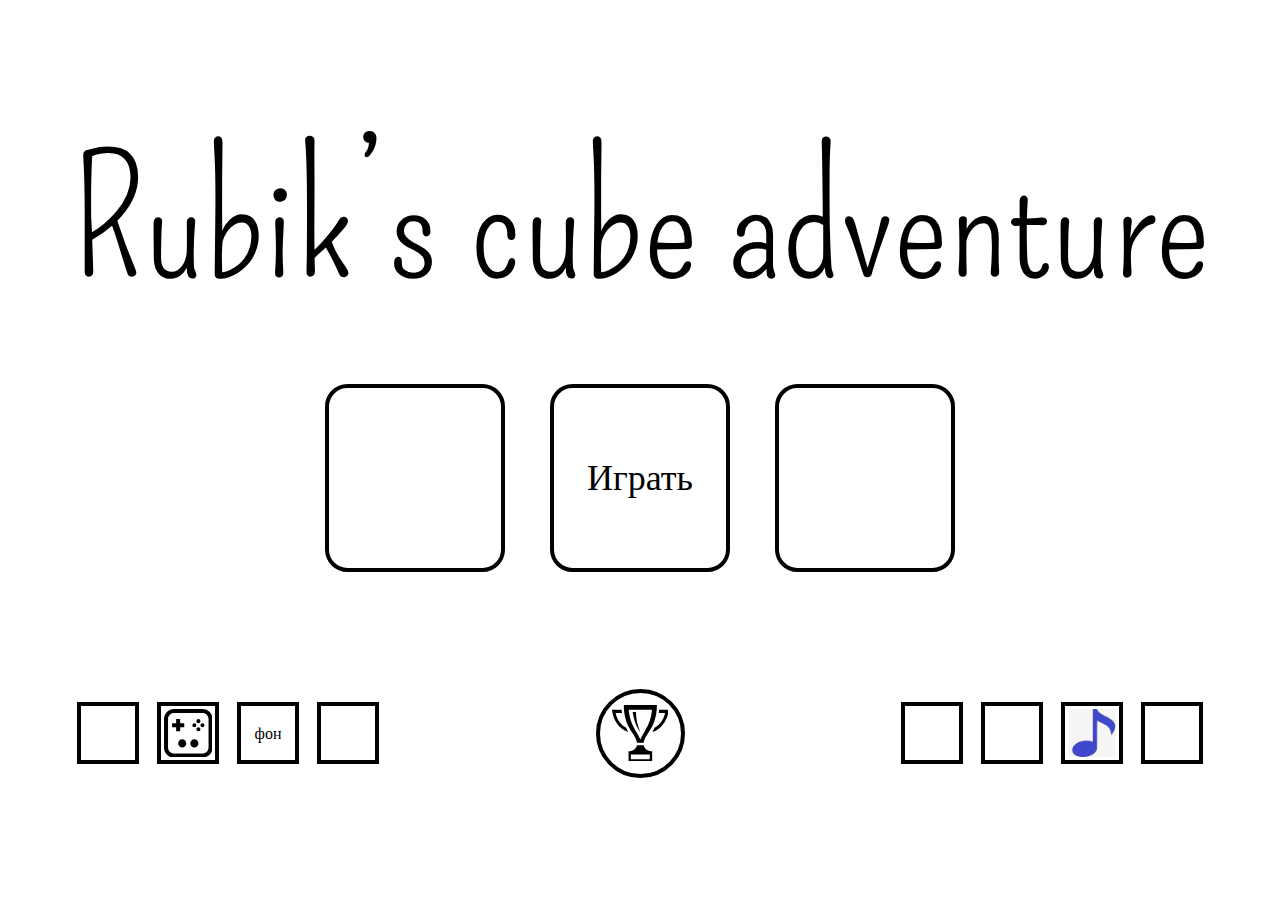
==== commit f5901a75: "123" ====
--- a/index.html
+++ b/index.html
@@ -44,8 +44,6 @@
 </head>
 
 <body>
-
-	<!-- создания экрана для рисования графики -->
 	<div class="wrapper">
 		<!-- welcomepage -->
 		<div id="welcomeContainer" class="welcome-container">
@@ -62,43 +60,35 @@
 			<footer>
 				<div class="welcome-socials">
 					<div class="welcome-social"></div>
-					<div class="welcome-social"><svg xmlns="http://www.w3.org/2000/svg" width="24" height="24" viewBox="0 0 24 24"><path d="M19 0h-14c-2.761 0-5 2.239-5 5v14c0 2.761 2.239 5 5 5h14c2.762 0 5-2.239 5-5v-14c0-2.761-2.238-5-5-5zm-2 5c.553 0 1 .448 1 1s-.447 1-1 1-1-.448-1-1 .447-1 1-1zm-2 2c.553 0 1 .448 1 1s-.447 1-1 1-1-.448-1-1 .447-1 1-1zm-11 2v-2h2v-2h2v2h2v2h-2v2h-2v-2h-2zm5 10c-1.104 0-2-.895-2-2s.896-2 2-2 2 .895 2 2-.896 2-2 2zm6 0c-1.104 0-2-.895-2-2s.896-2 2-2 2 .895 2 2-.896 2-2 2zm2-8c-.553 0-1-.448-1-1s.447-1 1-1 1 .448 1 1-.447 1-1 1zm2-2c-.553 0-1-.448-1-1s.447-1 1-1 1 .448 1 1-.447 1-1 1z"/></svg></div>
-					<div class="welcome-social"></div>
-					<div class="welcome-social"></div>
-				</div>
-				<!-- <div class="welcome-companyTitle">3d portable inc.</div> -->
+					<div class="welcome-social">
+						<!-- отображение джойстика -->
+						<svg id="welcomeControlsVisible" xmlns="http://www.w3.org/2000/svg" width="24" height="24" viewBox="0 0 24 24"><path d="M19 2c1.654 0 3 1.346 3 3v14c0 1.654-1.346 3-3 3h-14c-1.654 0-3-1.346-3-3v-14c0-1.654 1.346-3 3-3h14zm0-2h-14c-2.762 0-5 2.239-5 5v14c0 2.761 2.238 5 5 5h14c2.762 0 5-2.239 5-5v-14c0-2.761-2.238-5-5-5zm-9 9h-2v2h-2v-2h-2v-2h2v-2h2v2h2v2zm7-4c-.553 0-1 .448-1 1s.447 1 1 1 1-.448 1-1-.447-1-1-1zm0 4c-.553 0-1 .448-1 1s.447 1 1 1 1-.448 1-1-.447-1-1-1zm-2-2c-.553 0-1 .448-1 1s.447 1 1 1 1-.448 1-1-.447-1-1-1zm4 0c-.553 0-1 .448-1 1s.447 1 1 1 1-.448 1-1-.447-1-1-1zm-10 8c-1.104 0-2 .895-2 2s.896 2 2 2 2-.895 2-2-.896-2-2-2zm6 0c-1.104 0-2 .895-2 2s.896 2 2 2 2-.895 2-2-.896-2-2-2z"/></svg>
+					</div>
+					<div class="welcome-social">
+						<div id="welcomeBgControlsVisible" class="controls-bg-btn">фон</div>
+					</div>
+					<div class="welcome-social"></div>
+				</div>
 				<div class="welcome-circle-btns">
 					<div class="welcome-circle-btns-cont">
-						<div id="topbtn" class="welcome-circle-btn"><svg xmlns="http://www.w3.org/2000/svg" width="24"
-								height="24" viewBox="0 0 24 24">
-								<path
-									d="M5 0c0 9.803 5.105 12.053 5.604 16h2.805c.497-3.947 5.591-6.197 5.591-16h-14zm7.006 14.62c-.408-.998-.969-1.959-1.548-2.953-1.422-2.438-3.011-5.162-3.379-9.667h9.842c-.368 4.506-1.953 7.23-3.372 9.669-.577.993-1.136 1.954-1.543 2.951zm-.006-3.073c-1.125-2.563-1.849-5.599-1.857-8.547h-1.383c.374 3.118 1.857 7.023 3.24 8.547zm12-9.547c-.372 4.105-2.808 8.091-6.873 9.438.297-.552.596-1.145.882-1.783 2.915-1.521 4.037-4.25 4.464-6.251h-2.688c.059-.45.103-.922.139-1.405h4.076zm-24 0c.372 4.105 2.808 8.091 6.873 9.438-.297-.552-.596-1.145-.882-1.783-2.915-1.521-4.037-4.25-4.464-6.251h2.688c-.058-.449-.102-.922-.138-1.404h-4.077zm13.438 15h-2.866c-.202 1.187-1.63 2.619-3.571 2.619v4.381h10v-4.381c-1.999 0-3.371-1.432-3.563-2.619zm2.562 6h-8v-2h8v2z" />
-							</svg>
-						</div>
-						<!-- <button data-playing="false" role="switch" aria-checked="false">
-							<span>Play/Pause</span>
-						</button> -->
-						<!-- <div class="welcome-circle-btn"></div>
-						<div class="welcome-circle-btn"></div>
-						<div class="welcome-circle-btn"></div> -->
+						<div id="topbtn" class="welcome-circle-btn"><svg xmlns="http://www.w3.org/2000/svg" width="24"height="24" viewBox="0 0 24 24"><path d="M5 0c0 9.803 5.105 12.053 5.604 16h2.805c.497-3.947 5.591-6.197 5.591-16h-14zm7.006 14.62c-.408-.998-.969-1.959-1.548-2.953-1.422-2.438-3.011-5.162-3.379-9.667h9.842c-.368 4.506-1.953 7.23-3.372 9.669-.577.993-1.136 1.954-1.543 2.951zm-.006-3.073c-1.125-2.563-1.849-5.599-1.857-8.547h-1.383c.374 3.118 1.857 7.023 3.24 8.547zm12-9.547c-.372 4.105-2.808 8.091-6.873 9.438.297-.552.596-1.145.882-1.783 2.915-1.521 4.037-4.25 4.464-6.251h-2.688c.059-.45.103-.922.139-1.405h4.076zm-24 0c.372 4.105 2.808 8.091 6.873 9.438-.297-.552-.596-1.145-.882-1.783-2.915-1.521-4.037-4.25-4.464-6.251h2.688c-.058-.449-.102-.922-.138-1.404h-4.077zm13.438 15h-2.866c-.202 1.187-1.63 2.619-3.571 2.619v4.381h10v-4.381c-1.999 0-3.371-1.432-3.563-2.619zm2.562 6h-8v-2h8v2z" /></svg></div>
 					</div>
 				</div>
 				<div class="welcome-socials">
 					<div class="welcome-social"></div>
 					<div class="welcome-social"></div>
 					<div class="welcome-social">						
-						<img id="btn_musicOn" style="height: 90%; width: 90%">
-						<!-- src="/images/music.png" -->
+						<img id="btn_musicOn" src="/images/music.png" style="height: 90%; width: 90%">
 					</div>
 					<div class="welcome-social"></div>
 				</div>
 			</footer>
 		</div>
-		<!--  -->
+		<!-- /////////////////////////////1////////////////////////////////////////////////////////////////////////////////////////////////////////////////////////////////////////////////////////////////////////////////////// -->
 		<canvas class="canvas off" id="canvas">
 			Your browser does not support JavaScript and HTML5!
 		</canvas>
-
+		<!-- /////////////////////////////////////////////////////////////////////////////////////////////////////////////////////////////////////////////////////////////////////////////////////////////////////////////////// -->
 		<!-- управление, метрики и пауза -->
 		<div id="metricscontrolspause" style="height: 100%; width: 100%; position:absolute;" class="off">
 			<div id="movementHint" class="hero-movement-hint">
@@ -114,16 +104,16 @@
 
 			<div id="controls" class="movement-shoot-cont">
 				<div class="up-and-down left">
-					<div id="top"><div class="control-btn"><svg clip-rule="evenodd" fill-rule="evenodd" stroke-linejoin="round" stroke-miterlimit="2" viewBox="0 0 24 24" xmlns="http://www.w3.org/2000/svg"><path d="m9.001 10.978h-3.251c-.412 0-.75-.335-.75-.752 0-.188.071-.375.206-.518 1.685-1.775 4.692-4.945 6.069-6.396.189-.2.452-.312.725-.312.274 0 .536.112.725.312 1.377 1.451 4.385 4.621 6.068 6.396.136.143.207.33.207.518 0 .417-.337.752-.75.752h-3.251v9.02c0 .531-.47 1.002-1 1.002h-3.998c-.53 0-1-.471-1-1.002z" fill-rule="nonzero"/></svg></div></div>
-					<div id="bottom"><div class="control-btn"><svg class="down-arrow" clip-rule="evenodd" fill-rule="evenodd" stroke-linejoin="round" stroke-miterlimit="2" viewBox="0 0 24 24" xmlns="http://www.w3.org/2000/svg"><path d="m9.001 10.978h-3.251c-.412 0-.75-.335-.75-.752 0-.188.071-.375.206-.518 1.685-1.775 4.692-4.945 6.069-6.396.189-.2.452-.312.725-.312.274 0 .536.112.725.312 1.377 1.451 4.385 4.621 6.068 6.396.136.143.207.33.207.518 0 .417-.337.752-.75.752h-3.251v9.02c0 .531-.47 1.002-1 1.002h-3.998c-.53 0-1-.471-1-1.002z" fill-rule="nonzero"/></svg></div></div>
+					<div><div id="top" class="control-btn welcome-control-btn-fill-bg"><svg clip-rule="evenodd" fill-rule="evenodd" stroke-linejoin="round" stroke-miterlimit="2" viewBox="0 0 24 24" xmlns="http://www.w3.org/2000/svg"><path d="m9.001 10.978h-3.251c-.412 0-.75-.335-.75-.752 0-.188.071-.375.206-.518 1.685-1.775 4.692-4.945 6.069-6.396.189-.2.452-.312.725-.312.274 0 .536.112.725.312 1.377 1.451 4.385 4.621 6.068 6.396.136.143.207.33.207.518 0 .417-.337.752-.75.752h-3.251v9.02c0 .531-.47 1.002-1 1.002h-3.998c-.53 0-1-.471-1-1.002z" fill-rule="nonzero"/></svg></div></div>
+					<div><div id="bottom" class="control-btn welcome-control-btn-fill-bg"><svg class="down-arrow" clip-rule="evenodd" fill-rule="evenodd" stroke-linejoin="round" stroke-miterlimit="2" viewBox="0 0 24 24" xmlns="http://www.w3.org/2000/svg"><path d="m9.001 10.978h-3.251c-.412 0-.75-.335-.75-.752 0-.188.071-.375.206-.518 1.685-1.775 4.692-4.945 6.069-6.396.189-.2.452-.312.725-.312.274 0 .536.112.725.312 1.377 1.451 4.385 4.621 6.068 6.396.136.143.207.33.207.518 0 .417-.337.752-.75.752h-3.251v9.02c0 .531-.47 1.002-1 1.002h-3.998c-.53 0-1-.471-1-1.002z" fill-rule="nonzero"/></svg></div></div>
 				</div>
 				<div class="up-and-down right">
 					<div class="speed-btns">
-						<div id="div_speed_down" class="control-btn"><svg class="minus-speed" clip-rule="evenodd" fill-rule="evenodd" stroke-linejoin="round" stroke-miterlimit="2" viewBox="0 0 24 24" xmlns="http://www.w3.org/2000/svg"><path d="m9.001 10.978h-3.251c-.412 0-.75-.335-.75-.752 0-.188.071-.375.206-.518 1.685-1.775 4.692-4.945 6.069-6.396.189-.2.452-.312.725-.312.274 0 .536.112.725.312 1.377 1.451 4.385 4.621 6.068 6.396.136.143.207.33.207.518 0 .417-.337.752-.75.752h-3.251v9.02c0 .531-.47 1.002-1 1.002h-3.998c-.53 0-1-.471-1-1.002z" fill-rule="nonzero"/></svg></div>
-						<div id="div_speed_up" class="control-btn"><svg class="plus-speed" clip-rule="evenodd" fill-rule="evenodd" stroke-linejoin="round" stroke-miterlimit="2" viewBox="0 0 24 24" xmlns="http://www.w3.org/2000/svg"><path d="m9.001 10.978h-3.251c-.412 0-.75-.335-.75-.752 0-.188.071-.375.206-.518 1.685-1.775 4.692-4.945 6.069-6.396.189-.2.452-.312.725-.312.274 0 .536.112.725.312 1.377 1.451 4.385 4.621 6.068 6.396.136.143.207.33.207.518 0 .417-.337.752-.75.752h-3.251v9.02c0 .531-.47 1.002-1 1.002h-3.998c-.53 0-1-.471-1-1.002z" fill-rule="nonzero"/></svg></div>
+						<div id="div_speed_down" class="control-btn welcome-control-btn-fill-bg"><svg class="minus-speed" clip-rule="evenodd" fill-rule="evenodd" stroke-linejoin="round" stroke-miterlimit="2" viewBox="0 0 24 24" xmlns="http://www.w3.org/2000/svg"><path d="m9.001 10.978h-3.251c-.412 0-.75-.335-.75-.752 0-.188.071-.375.206-.518 1.685-1.775 4.692-4.945 6.069-6.396.189-.2.452-.312.725-.312.274 0 .536.112.725.312 1.377 1.451 4.385 4.621 6.068 6.396.136.143.207.33.207.518 0 .417-.337.752-.75.752h-3.251v9.02c0 .531-.47 1.002-1 1.002h-3.998c-.53 0-1-.471-1-1.002z" fill-rule="nonzero"/></svg></div>
+						<div id="div_speed_up" class="control-btn welcome-control-btn-fill-bg"><svg class="plus-speed" clip-rule="evenodd" fill-rule="evenodd" stroke-linejoin="round" stroke-miterlimit="2" viewBox="0 0 24 24" xmlns="http://www.w3.org/2000/svg"><path d="m9.001 10.978h-3.251c-.412 0-.75-.335-.75-.752 0-.188.071-.375.206-.518 1.685-1.775 4.692-4.945 6.069-6.396.189-.2.452-.312.725-.312.274 0 .536.112.725.312 1.377 1.451 4.385 4.621 6.068 6.396.136.143.207.33.207.518 0 .417-.337.752-.75.752h-3.251v9.02c0 .531-.47 1.002-1 1.002h-3.998c-.53 0-1-.471-1-1.002z" fill-rule="nonzero"/></svg></div>
 					</div>
 					<div style="display: flex; justify-content: end;">
-						<div style="margin-right: 13vh" class="control-btn" id="shoot"><svg clip-rule="evenodd" fill-rule="evenodd" stroke-linejoin="round" stroke-miterlimit="2" viewBox="0 0 24 24" xmlns="http://www.w3.org/2000/svg"><path d="m21 7.702-8.5 4.62v9.678c1.567-.865 6.379-3.517 7.977-4.399.323-.177.523-.519.523-.891zm-9.5 4.619-8.5-4.722v9.006c0 .37.197.708.514.887 1.59.898 6.416 3.623 7.986 4.508zm-8.079-5.629 8.579 4.763 8.672-4.713s-6.631-3.738-8.186-4.614c-.151-.085-.319-.128-.486-.128-.168 0-.335.043-.486.128-1.555.876-8.093 4.564-8.093 4.564z" fill-rule="nonzero"/></svg></div>	
+						<div style="margin-right: 13vh" class="control-btn welcome-control-btn-fill-bg" id="shoot"><svg clip-rule="evenodd" fill-rule="evenodd" stroke-linejoin="round" stroke-miterlimit="2" viewBox="0 0 24 24" xmlns="http://www.w3.org/2000/svg"><path d="m21 7.702-8.5 4.62v9.678c1.567-.865 6.379-3.517 7.977-4.399.323-.177.523-.519.523-.891zm-9.5 4.619-8.5-4.722v9.006c0 .37.197.708.514.887 1.59.898 6.416 3.623 7.986 4.508zm-8.079-5.629 8.579 4.763 8.672-4.713s-6.631-3.738-8.186-4.614c-.151-.085-.319-.128-.486-.128-.168 0-.335.043-.486.128-1.555.876-8.093 4.564-8.093 4.564z" fill-rule="nonzero"/></svg></div>	
 					</div>
 				</div>
 			</div>
@@ -165,6 +155,7 @@
 				</div>
 			</div>
 		</div>
+		<!-- /////////////////////////////////////////////////////////////////////////////////////////////////////////////////////////////////////////////////////////////////////////////////////////////////////////////////// -->
 		<!-- top -->
 		<div id="topContainer" class="top-container off">
 			<div id="toploader" class="preloader">
@@ -183,7 +174,6 @@
 					<div class="table-title">SCORE</div>
 					<div id="closeTopMenu" class="top-x">
 						<p>Закрыть</p>
-						<!-- <svg clip-rule="evenodd" fill-rule="evenodd" stroke-linejoin="round" stroke-miterlimit="2" viewBox="0 0 24 24" xmlns="http://www.w3.org/2000/svg"><path d="m12 10.93 5.719-5.72c.146-.146.339-.219.531-.219.404 0 .75.324.75.749 0 .193-.073.385-.219.532l-5.72 5.719 5.719 5.719c.147.147.22.339.22.531 0 .427-.349.75-.75.75-.192 0-.385-.073-.531-.219l-5.719-5.719-5.719 5.719c-.146.146-.339.219-.531.219-.401 0-.75-.323-.75-.75 0-.192.073-.384.22-.531l5.719-5.719-5.72-5.719c-.146-.147-.219-.339-.219-.532 0-.425.346-.749.75-.749.192 0 .385.073.531.219z"/></svg> -->
 					</div>
 				</div>
 			</div>
@@ -265,6 +255,7 @@
 				</li>
 			</div>
 		</div>
+		<!-- /////////////////////////////////////////////////////////////////////////////////////////////////////////////////////////////////////////////////////////////////////////////////////////////////////////////////// -->
 		<div id="finishGameWrapper" class="finish-game-wrapper off">
 			<div class="finish-game">
 				<div class="finish-title">Игра закончена</div>
@@ -291,6 +282,26 @@
 		</div>
 	</div>
 
+	<!-- реклама от яндекс -->
+	<!-- <script> 
+		YaGames
+			.init()
+			.then(ysdk => {
+				console.log('Yandex SDK initialized');
+				window.ysdk = ysdk;
+			});
+		// ysdk.adv.showFullscreenAdv({
+		// 	callbacks: {
+		// 		onClose: function (wasShown) {
+		// 			// some action after close
+		// 		},
+		// 		onError: function (error) {
+		// 			// some action on error
+		// 		}
+		// 	}
+		// })
+	</script> -->
+
 	<!-- запуск кода игры -->
 	<script type="module" src="game.js"></script>
 </body>
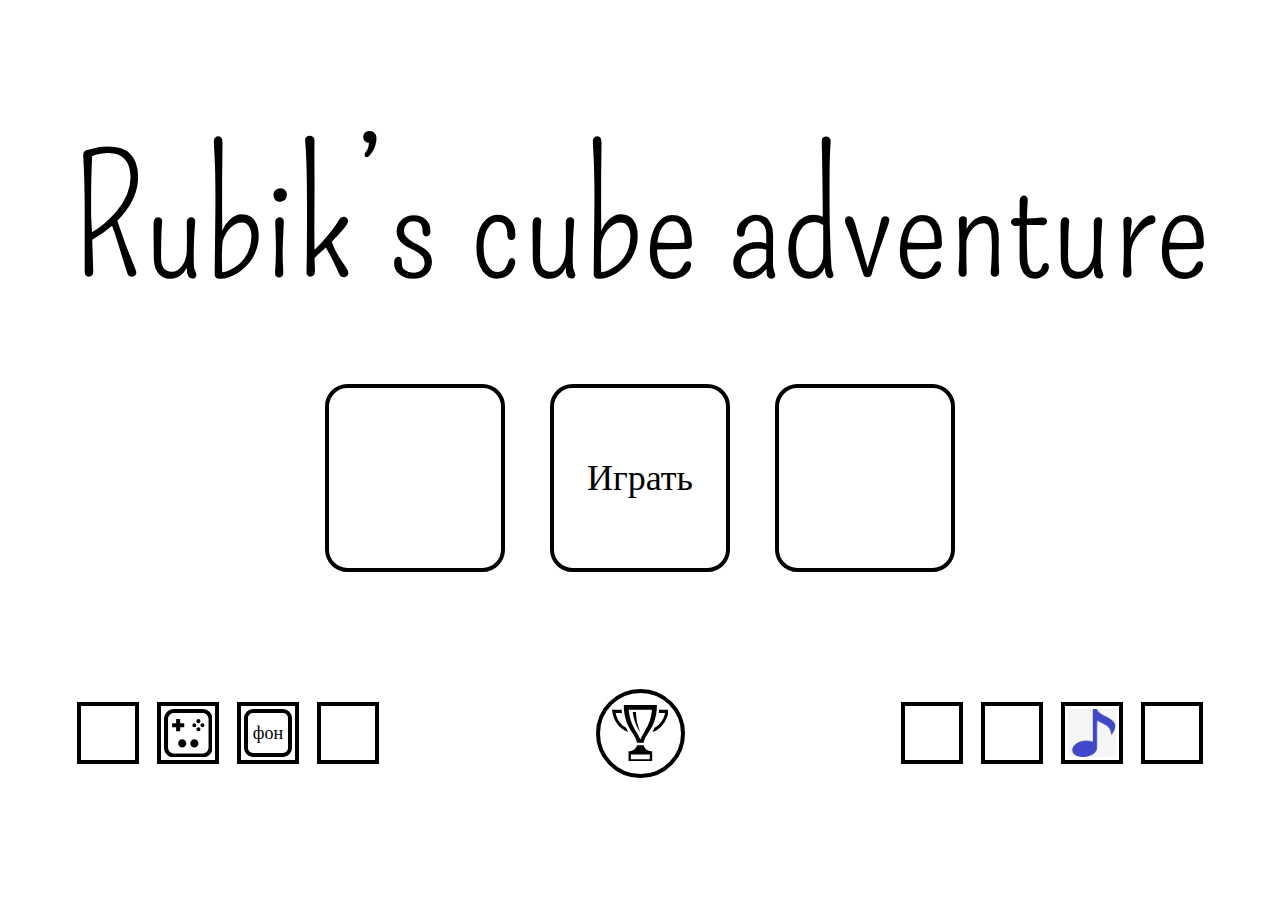
==== commit 6fe50bd9: "fix bugs pauseTopBack, pauseWelcomeEsc" ====
--- a/index.html
+++ b/index.html
@@ -78,7 +78,8 @@
 					<div class="welcome-social"></div>
 					<div class="welcome-social"></div>
 					<div class="welcome-social">						
-						<img id="btn_musicOn" src="/images/music.png" style="height: 90%; width: 90%">
+						<img id="btn_musicOn" style="height: 90%; width: 90%">
+						<!-- src="/images/music.png" -->
 					</div>
 					<div class="welcome-social"></div>
 				</div>
@@ -141,7 +142,7 @@
 			</div>
 			<div id="pauseMenu" class="pauseMenu-wrapper">
 				<div class="pauseMenu-container">
-					<div class="pause-title">Пауза</div>
+					<div class="pause-title" style="font-size:6vh">Пауза</div>
 					<div class="pause-menu-buttons">
 						<div id="backToGame" class="pause-menu-button">Вернуться в игру</div>
 					</div>
@@ -282,26 +283,6 @@
 		</div>
 	</div>
 
-	<!-- реклама от яндекс -->
-	<!-- <script> 
-		YaGames
-			.init()
-			.then(ysdk => {
-				console.log('Yandex SDK initialized');
-				window.ysdk = ysdk;
-			});
-		// ysdk.adv.showFullscreenAdv({
-		// 	callbacks: {
-		// 		onClose: function (wasShown) {
-		// 			// some action after close
-		// 		},
-		// 		onError: function (error) {
-		// 			// some action on error
-		// 		}
-		// 	}
-		// })
-	</script> -->
-
 	<!-- запуск кода игры -->
 	<script type="module" src="game.js"></script>
 </body>
--- a/css/welcome.css
+++ b/css/welcome.css
@@ -114,6 +114,31 @@
   width: 90%;
   display: flex;
 }
+.controls-bg-btn {
+  height: 75%;
+  width: 75%;
+  font-size: 2vh;
+  display: flex;
+  justify-content: center;
+  align-items: center;
+  /* background-color: rgb(255, 255, 255); */
+  border-radius: 1vh;
+  border: 0.5vh solid #000;
+}
+.welcome-control-btns {
+  display: none;
+}
+.welcome-control-btn-fill {
+  background-color: black;
+  border-radius: 1vh;
+}
+.welcome-control-btn-fill > path {
+  background-color: black;
+  border-radius: 1vh;
+}
+.welcome-control-btn-fill-bg {
+  background-color: #fff;
+}
 .welcome-socials > div ~ div {
   margin-left: 2vh;
 }
--- a/style.css
+++ b/style.css
@@ -69,7 +69,6 @@
 	justify-content: center;
 	align-items: center;
 	display: flex;
-	background-color: #fff;
 }
 .control-btn ~ .control-btn {
 	margin-left: 8.5vh
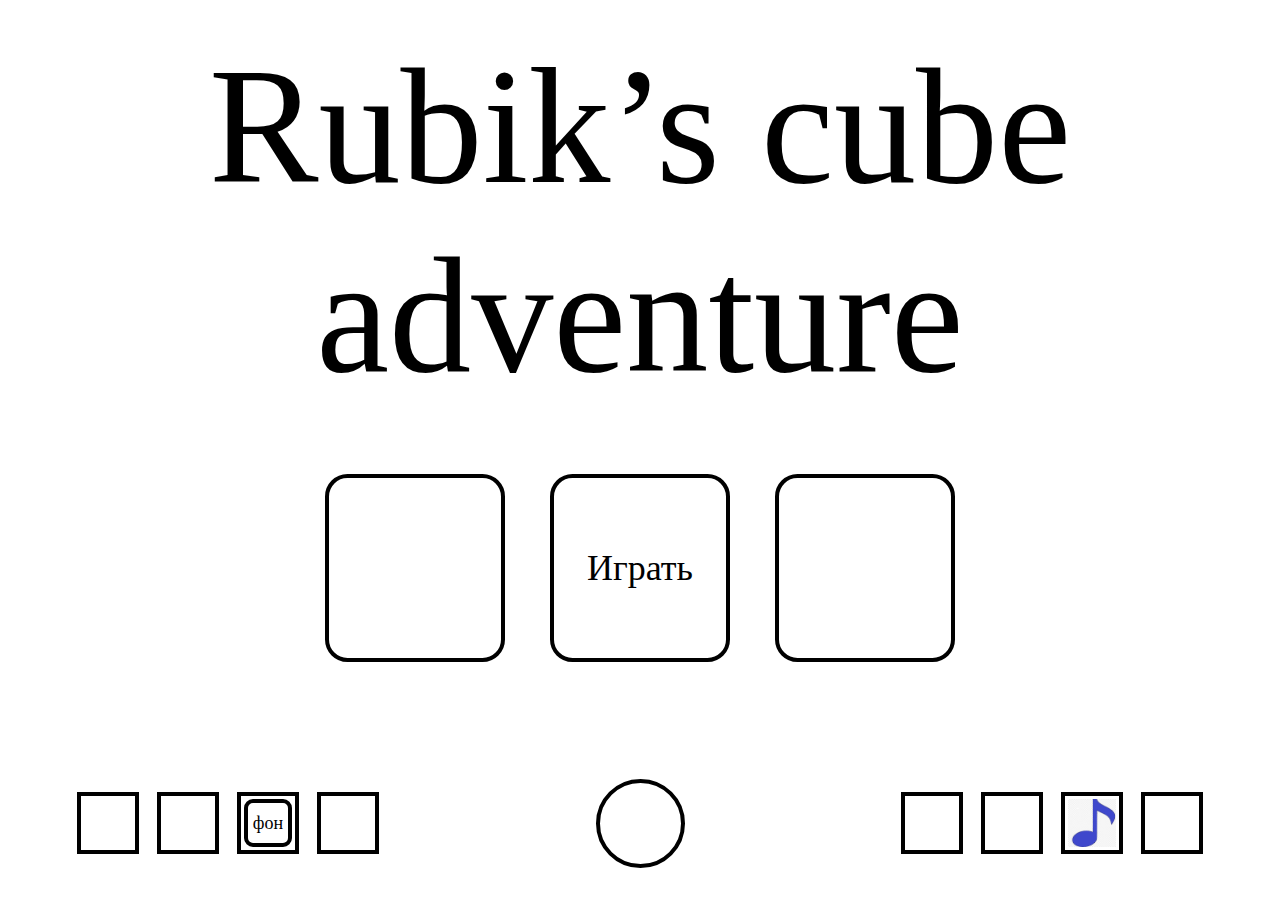
==== commit 9be6e3d2: "tmp fix black screen" ====
--- a/index.html
+++ b/index.html
@@ -11,9 +11,9 @@
 	<link rel="stylesheet" href="css/top.css">
 	<link rel="stylesheet" href="css/preloader.css">
 	<link rel="stylesheet" href="style.css">
-	<link rel="preconnect" href="https://fonts.googleapis.com">
+<!-- 	<link rel="preconnect" href="https://fonts.googleapis.com">
 	<link rel="preconnect" href="https://fonts.gstatic.com" crossorigin>
-	<link href="https://fonts.googleapis.com/css2?family=Pompiere&display=swap" rel="stylesheet">
+	<link href="https://fonts.googleapis.com/css2?family=Pompiere&display=swap" rel="stylesheet"> -->
 
 	<meta charset="UTF-8">
 	<meta name="viewport" content="width=device-width, initial-scale=1, maximum-scale=1" />
@@ -60,9 +60,9 @@
 			<footer>
 				<div class="welcome-socials">
 					<div class="welcome-social"></div>
-					<div class="welcome-social">
+					<div id="welcomeControlsVisible" class="welcome-social">
 						<!-- отображение джойстика -->
-						<svg id="welcomeControlsVisible" xmlns="http://www.w3.org/2000/svg" width="24" height="24" viewBox="0 0 24 24"><path d="M19 2c1.654 0 3 1.346 3 3v14c0 1.654-1.346 3-3 3h-14c-1.654 0-3-1.346-3-3v-14c0-1.654 1.346-3 3-3h14zm0-2h-14c-2.762 0-5 2.239-5 5v14c0 2.761 2.238 5 5 5h14c2.762 0 5-2.239 5-5v-14c0-2.761-2.238-5-5-5zm-9 9h-2v2h-2v-2h-2v-2h2v-2h2v2h2v2zm7-4c-.553 0-1 .448-1 1s.447 1 1 1 1-.448 1-1-.447-1-1-1zm0 4c-.553 0-1 .448-1 1s.447 1 1 1 1-.448 1-1-.447-1-1-1zm-2-2c-.553 0-1 .448-1 1s.447 1 1 1 1-.448 1-1-.447-1-1-1zm4 0c-.553 0-1 .448-1 1s.447 1 1 1 1-.448 1-1-.447-1-1-1zm-10 8c-1.104 0-2 .895-2 2s.896 2 2 2 2-.895 2-2-.896-2-2-2zm6 0c-1.104 0-2 .895-2 2s.896 2 2 2 2-.895 2-2-.896-2-2-2z"/></svg>
+						<!-- <svg xmlns="http://www.w3.org/2000/svg" width="24" height="24" viewBox="0 0 24 24"><path d="M19 2c1.654 0 3 1.346 3 3v14c0 1.654-1.346 3-3 3h-14c-1.654 0-3-1.346-3-3v-14c0-1.654 1.346-3 3-3h14zm0-2h-14c-2.762 0-5 2.239-5 5v14c0 2.761 2.238 5 5 5h14c2.762 0 5-2.239 5-5v-14c0-2.761-2.238-5-5-5zm-9 9h-2v2h-2v-2h-2v-2h2v-2h2v2h2v2zm7-4c-.553 0-1 .448-1 1s.447 1 1 1 1-.448 1-1-.447-1-1-1zm0 4c-.553 0-1 .448-1 1s.447 1 1 1 1-.448 1-1-.447-1-1-1zm-2-2c-.553 0-1 .448-1 1s.447 1 1 1 1-.448 1-1-.447-1-1-1zm4 0c-.553 0-1 .448-1 1s.447 1 1 1 1-.448 1-1-.447-1-1-1zm-10 8c-1.104 0-2 .895-2 2s.896 2 2 2 2-.895 2-2-.896-2-2-2zm6 0c-1.104 0-2 .895-2 2s.896 2 2 2 2-.895 2-2-.896-2-2-2z"/></svg> -->
 					</div>
 					<div class="welcome-social">
 						<div id="welcomeBgControlsVisible" class="controls-bg-btn">фон</div>
@@ -71,7 +71,9 @@
 				</div>
 				<div class="welcome-circle-btns">
 					<div class="welcome-circle-btns-cont">
-						<div id="topbtn" class="welcome-circle-btn"><svg xmlns="http://www.w3.org/2000/svg" width="24"height="24" viewBox="0 0 24 24"><path d="M5 0c0 9.803 5.105 12.053 5.604 16h2.805c.497-3.947 5.591-6.197 5.591-16h-14zm7.006 14.62c-.408-.998-.969-1.959-1.548-2.953-1.422-2.438-3.011-5.162-3.379-9.667h9.842c-.368 4.506-1.953 7.23-3.372 9.669-.577.993-1.136 1.954-1.543 2.951zm-.006-3.073c-1.125-2.563-1.849-5.599-1.857-8.547h-1.383c.374 3.118 1.857 7.023 3.24 8.547zm12-9.547c-.372 4.105-2.808 8.091-6.873 9.438.297-.552.596-1.145.882-1.783 2.915-1.521 4.037-4.25 4.464-6.251h-2.688c.059-.45.103-.922.139-1.405h4.076zm-24 0c.372 4.105 2.808 8.091 6.873 9.438-.297-.552-.596-1.145-.882-1.783-2.915-1.521-4.037-4.25-4.464-6.251h2.688c-.058-.449-.102-.922-.138-1.404h-4.077zm13.438 15h-2.866c-.202 1.187-1.63 2.619-3.571 2.619v4.381h10v-4.381c-1.999 0-3.371-1.432-3.563-2.619zm2.562 6h-8v-2h8v2z" /></svg></div>
+						<div id="topbtn" class="welcome-circle-btn">
+							<!-- <svg xmlns="http://www.w3.org/2000/svg" width="24"height="24" viewBox="0 0 24 24"><path d="M5 0c0 9.803 5.105 12.053 5.604 16h2.805c.497-3.947 5.591-6.197 5.591-16h-14zm7.006 14.62c-.408-.998-.969-1.959-1.548-2.953-1.422-2.438-3.011-5.162-3.379-9.667h9.842c-.368 4.506-1.953 7.23-3.372 9.669-.577.993-1.136 1.954-1.543 2.951zm-.006-3.073c-1.125-2.563-1.849-5.599-1.857-8.547h-1.383c.374 3.118 1.857 7.023 3.24 8.547zm12-9.547c-.372 4.105-2.808 8.091-6.873 9.438.297-.552.596-1.145.882-1.783 2.915-1.521 4.037-4.25 4.464-6.251h-2.688c.059-.45.103-.922.139-1.405h4.076zm-24 0c.372 4.105 2.808 8.091 6.873 9.438-.297-.552-.596-1.145-.882-1.783-2.915-1.521-4.037-4.25-4.464-6.251h2.688c-.058-.449-.102-.922-.138-1.404h-4.077zm13.438 15h-2.866c-.202 1.187-1.63 2.619-3.571 2.619v4.381h10v-4.381c-1.999 0-3.371-1.432-3.563-2.619zm2.562 6h-8v-2h8v2z" /></svg> -->
+						</div>
 					</div>
 				</div>
 				<div class="welcome-socials">
@@ -105,16 +107,26 @@
 
 			<div id="controls" class="movement-shoot-cont">
 				<div class="up-and-down left">
-					<div><div id="top" class="control-btn welcome-control-btn-fill-bg"><svg clip-rule="evenodd" fill-rule="evenodd" stroke-linejoin="round" stroke-miterlimit="2" viewBox="0 0 24 24" xmlns="http://www.w3.org/2000/svg"><path d="m9.001 10.978h-3.251c-.412 0-.75-.335-.75-.752 0-.188.071-.375.206-.518 1.685-1.775 4.692-4.945 6.069-6.396.189-.2.452-.312.725-.312.274 0 .536.112.725.312 1.377 1.451 4.385 4.621 6.068 6.396.136.143.207.33.207.518 0 .417-.337.752-.75.752h-3.251v9.02c0 .531-.47 1.002-1 1.002h-3.998c-.53 0-1-.471-1-1.002z" fill-rule="nonzero"/></svg></div></div>
-					<div><div id="bottom" class="control-btn welcome-control-btn-fill-bg"><svg class="down-arrow" clip-rule="evenodd" fill-rule="evenodd" stroke-linejoin="round" stroke-miterlimit="2" viewBox="0 0 24 24" xmlns="http://www.w3.org/2000/svg"><path d="m9.001 10.978h-3.251c-.412 0-.75-.335-.75-.752 0-.188.071-.375.206-.518 1.685-1.775 4.692-4.945 6.069-6.396.189-.2.452-.312.725-.312.274 0 .536.112.725.312 1.377 1.451 4.385 4.621 6.068 6.396.136.143.207.33.207.518 0 .417-.337.752-.75.752h-3.251v9.02c0 .531-.47 1.002-1 1.002h-3.998c-.53 0-1-.471-1-1.002z" fill-rule="nonzero"/></svg></div></div>
+					<div><div id="top" class="control-btn welcome-control-btn-fill-bg">
+						<!-- <svg clip-rule="evenodd" fill-rule="evenodd" stroke-linejoin="round" stroke-miterlimit="2" viewBox="0 0 24 24" xmlns="http://www.w3.org/2000/svg"><path d="m9.001 10.978h-3.251c-.412 0-.75-.335-.75-.752 0-.188.071-.375.206-.518 1.685-1.775 4.692-4.945 6.069-6.396.189-.2.452-.312.725-.312.274 0 .536.112.725.312 1.377 1.451 4.385 4.621 6.068 6.396.136.143.207.33.207.518 0 .417-.337.752-.75.752h-3.251v9.02c0 .531-.47 1.002-1 1.002h-3.998c-.53 0-1-.471-1-1.002z" fill-rule="nonzero"/></svg> -->
+					</div></div>
+					<div><div id="bottom" class="control-btn welcome-control-btn-fill-bg">
+						<!-- <svg class="down-arrow" clip-rule="evenodd" fill-rule="evenodd" stroke-linejoin="round" stroke-miterlimit="2" viewBox="0 0 24 24" xmlns="http://www.w3.org/2000/svg"><path d="m9.001 10.978h-3.251c-.412 0-.75-.335-.75-.752 0-.188.071-.375.206-.518 1.685-1.775 4.692-4.945 6.069-6.396.189-.2.452-.312.725-.312.274 0 .536.112.725.312 1.377 1.451 4.385 4.621 6.068 6.396.136.143.207.33.207.518 0 .417-.337.752-.75.752h-3.251v9.02c0 .531-.47 1.002-1 1.002h-3.998c-.53 0-1-.471-1-1.002z" fill-rule="nonzero"/></svg> -->
+					</div></div>
 				</div>
 				<div class="up-and-down right">
 					<div class="speed-btns">
-						<div id="div_speed_down" class="control-btn welcome-control-btn-fill-bg"><svg class="minus-speed" clip-rule="evenodd" fill-rule="evenodd" stroke-linejoin="round" stroke-miterlimit="2" viewBox="0 0 24 24" xmlns="http://www.w3.org/2000/svg"><path d="m9.001 10.978h-3.251c-.412 0-.75-.335-.75-.752 0-.188.071-.375.206-.518 1.685-1.775 4.692-4.945 6.069-6.396.189-.2.452-.312.725-.312.274 0 .536.112.725.312 1.377 1.451 4.385 4.621 6.068 6.396.136.143.207.33.207.518 0 .417-.337.752-.75.752h-3.251v9.02c0 .531-.47 1.002-1 1.002h-3.998c-.53 0-1-.471-1-1.002z" fill-rule="nonzero"/></svg></div>
-						<div id="div_speed_up" class="control-btn welcome-control-btn-fill-bg"><svg class="plus-speed" clip-rule="evenodd" fill-rule="evenodd" stroke-linejoin="round" stroke-miterlimit="2" viewBox="0 0 24 24" xmlns="http://www.w3.org/2000/svg"><path d="m9.001 10.978h-3.251c-.412 0-.75-.335-.75-.752 0-.188.071-.375.206-.518 1.685-1.775 4.692-4.945 6.069-6.396.189-.2.452-.312.725-.312.274 0 .536.112.725.312 1.377 1.451 4.385 4.621 6.068 6.396.136.143.207.33.207.518 0 .417-.337.752-.75.752h-3.251v9.02c0 .531-.47 1.002-1 1.002h-3.998c-.53 0-1-.471-1-1.002z" fill-rule="nonzero"/></svg></div>
+						<div id="div_speed_down" class="control-btn welcome-control-btn-fill-bg">
+							<!-- <svg class="minus-speed" clip-rule="evenodd" fill-rule="evenodd" stroke-linejoin="round" stroke-miterlimit="2" viewBox="0 0 24 24" xmlns="http://www.w3.org/2000/svg"><path d="m9.001 10.978h-3.251c-.412 0-.75-.335-.75-.752 0-.188.071-.375.206-.518 1.685-1.775 4.692-4.945 6.069-6.396.189-.2.452-.312.725-.312.274 0 .536.112.725.312 1.377 1.451 4.385 4.621 6.068 6.396.136.143.207.33.207.518 0 .417-.337.752-.75.752h-3.251v9.02c0 .531-.47 1.002-1 1.002h-3.998c-.53 0-1-.471-1-1.002z" fill-rule="nonzero"/></svg> -->
+						</div>
+						<div id="div_speed_up" class="control-btn welcome-control-btn-fill-bg">
+							<!-- <svg class="plus-speed" clip-rule="evenodd" fill-rule="evenodd" stroke-linejoin="round" stroke-miterlimit="2" viewBox="0 0 24 24" xmlns="http://www.w3.org/2000/svg"><path d="m9.001 10.978h-3.251c-.412 0-.75-.335-.75-.752 0-.188.071-.375.206-.518 1.685-1.775 4.692-4.945 6.069-6.396.189-.2.452-.312.725-.312.274 0 .536.112.725.312 1.377 1.451 4.385 4.621 6.068 6.396.136.143.207.33.207.518 0 .417-.337.752-.75.752h-3.251v9.02c0 .531-.47 1.002-1 1.002h-3.998c-.53 0-1-.471-1-1.002z" fill-rule="nonzero"/></svg> -->
+						</div>
 					</div>
 					<div style="display: flex; justify-content: end;">
-						<div style="margin-right: 13vh" class="control-btn welcome-control-btn-fill-bg" id="shoot"><svg clip-rule="evenodd" fill-rule="evenodd" stroke-linejoin="round" stroke-miterlimit="2" viewBox="0 0 24 24" xmlns="http://www.w3.org/2000/svg"><path d="m21 7.702-8.5 4.62v9.678c1.567-.865 6.379-3.517 7.977-4.399.323-.177.523-.519.523-.891zm-9.5 4.619-8.5-4.722v9.006c0 .37.197.708.514.887 1.59.898 6.416 3.623 7.986 4.508zm-8.079-5.629 8.579 4.763 8.672-4.713s-6.631-3.738-8.186-4.614c-.151-.085-.319-.128-.486-.128-.168 0-.335.043-.486.128-1.555.876-8.093 4.564-8.093 4.564z" fill-rule="nonzero"/></svg></div>	
+						<div style="margin-right: 13vh" class="control-btn welcome-control-btn-fill-bg" id="shoot">
+							<!-- <svg clip-rule="evenodd" fill-rule="evenodd" stroke-linejoin="round" stroke-miterlimit="2" viewBox="0 0 24 24" xmlns="http://www.w3.org/2000/svg"><path d="m21 7.702-8.5 4.62v9.678c1.567-.865 6.379-3.517 7.977-4.399.323-.177.523-.519.523-.891zm-9.5 4.619-8.5-4.722v9.006c0 .37.197.708.514.887 1.59.898 6.416 3.623 7.986 4.508zm-8.079-5.629 8.579 4.763 8.672-4.713s-6.631-3.738-8.186-4.614c-.151-.085-.319-.128-.486-.128-.168 0-.335.043-.486.128-1.555.876-8.093 4.564-8.093 4.564z" fill-rule="nonzero"/></svg> -->
+						</div>	
 					</div>
 				</div>
 			</div>
@@ -263,21 +275,27 @@
 				<div class="finish-score">Рекорд:</div>
 				<div id="finishScore" class="finish-score"></div>
 				<div class="finish-btns">
-					<div id="home" class="finish-btn"><svg xmlns="http://www.w3.org/2000/svg" width="24" height="24"
+					<div id="home" class="finish-btn">
+						<!-- <svg xmlns="http://www.w3.org/2000/svg" width="24" height="24"
 							viewBox="0 0 24 24">
 							<path
 								d="M20 7.093v-5.093h-3v2.093l3 3zm4 5.907l-12-12-12 12h3v10h18v-10h3zm-5 8h-14v-10.26l7-6.912 7 6.99v10.182zm-5-1h-4v-6h4v6z" />
-						</svg></div>
-					<div id="restart" class="finish-btn rest"><svg xmlns="http://www.w3.org/2000/svg" width="24"
+						</svg> -->
+					</div>
+					<div id="restart" class="finish-btn rest">
+						<!-- <svg xmlns="http://www.w3.org/2000/svg" width="24"
 							height="24" viewBox="0 0 24 24">
 							<path
 								d="M13.5 2c-5.629 0-10.212 4.436-10.475 10h-3.025l4.537 5.917 4.463-5.917h-2.975c.26-3.902 3.508-7 7.475-7 4.136 0 7.5 3.364 7.5 7.5s-3.364 7.5-7.5 7.5c-2.381 0-4.502-1.119-5.876-2.854l-1.847 2.449c1.919 2.088 4.664 3.405 7.723 3.405 5.798 0 10.5-4.702 10.5-10.5s-4.702-10.5-10.5-10.5z" />
-						</svg></div>
-					<div id="fgw_btn_openTop" class="finish-btn"><svg xmlns="http://www.w3.org/2000/svg" width="24"
+						</svg> -->
+					</div>
+					<div id="fgw_btn_openTop" class="finish-btn">
+						<!-- <svg xmlns="http://www.w3.org/2000/svg" width="24"
 							height="24" viewBox="0 0 24 24">
 							<path
 								d="M5 0c0 9.803 5.105 12.053 5.604 16h2.805c.497-3.947 5.591-6.197 5.591-16h-14zm7.006 14.62c-.408-.998-.969-1.959-1.548-2.953-1.422-2.438-3.011-5.162-3.379-9.667h9.842c-.368 4.506-1.953 7.23-3.372 9.669-.577.993-1.136 1.954-1.543 2.951zm-.006-3.073c-1.125-2.563-1.849-5.599-1.857-8.547h-1.383c.374 3.118 1.857 7.023 3.24 8.547zm12-9.547c-.372 4.105-2.808 8.091-6.873 9.438.297-.552.596-1.145.882-1.783 2.915-1.521 4.037-4.25 4.464-6.251h-2.688c.059-.45.103-.922.139-1.405h4.076zm-24 0c.372 4.105 2.808 8.091 6.873 9.438-.297-.552-.596-1.145-.882-1.783-2.915-1.521-4.037-4.25-4.464-6.251h2.688c-.058-.449-.102-.922-.138-1.404h-4.077zm13.438 15h-2.866c-.202 1.187-1.63 2.619-3.571 2.619v4.381h10v-4.381c-1.999 0-3.371-1.432-3.563-2.619zm2.562 6h-8v-2h8v2z" />
-						</svg></div>
+						</svg> -->
+					</div>
 				</div>
 			</div>
 		</div>
--- a/css/welcome.css
+++ b/css/welcome.css
@@ -86,11 +86,11 @@
   justify-content: center;
   align-items: center;
 }
-.welcome-circle-btn > svg {
+/* .welcome-circle-btn > svg {
   height: 70%;
   width: 70%;
   display: flex;
-}
+} */
 
 /* social and compatyTitle */
 
@@ -109,11 +109,11 @@
   justify-content: center;
   align-items: center;
 }
-.welcome-social > svg {
+/* .welcome-social > svg {
   height: 90%;
   width: 90%;
   display: flex;
-}
+} */
 .controls-bg-btn {
   height: 75%;
   width: 75%;
--- a/style.css
+++ b/style.css
@@ -59,7 +59,6 @@
 	right: 0;
 	padding-right: 7.2vh;
 	justify-content: end;
-	/* align-items: end; */
 }
 .control-btn {
 	height: 17vh;
@@ -73,13 +72,13 @@
 .control-btn ~ .control-btn {
 	margin-left: 8.5vh
 }
-.control-btn > svg {
-	display: flex;
-	justify-content: center;
-	align-items: center;
-	height: 100%;
-	width: 100%;
-}
+/* .control-btn > svg {
+	display: flex;
+	justify-content: center;
+	align-items: center;
+	height: 100%;
+	width: 100%;
+} */
 .down-arrow {
 	transform: rotate(180deg);
 }
@@ -101,8 +100,6 @@
 	display: flex;
 	flex-direction: row;
 	top: 2vh;
-	/* height: 3vh; */
-	/* width: 40vh; */
 	left: 50%;
 	transform: translateX(-50%);
 	position: absolute;
@@ -118,11 +115,6 @@
 	display: flex;
 	flex-direction:column;
 	align-items: center;
-	/* flex-wrap: wrap; */
-	/* justify-content: end; */
-}
-.metric_item ~ .metric_item {
-	/* margin-left: 10vh; */
 }
 .metric-title {
 	display: flex;
@@ -133,19 +125,17 @@
 	width: 100%;
 	display: flex;
 	flex-direction: row;
+	justify-content: center;
+	align-items: center;
+
+}
+.metric-count-score {
+	width: 100%;
+	display: flex;
+	flex-direction: row;
+	justify-content: center;
+	align-items: center;
 	/* height: 70px; */
-	justify-content: center;
-	align-items: center;
-	/* margin-left: -30%; */
-
-}
-.metric-count-score {
-	width: 100%;
-	display: flex;
-	flex-direction: row;
-	justify-content: center;
-	align-items: center;
-	/* height: 70px; */
 }
 .y-cnt {
 	height: 100%;
@@ -154,10 +144,7 @@
 /* блок с паузой и вложенные в него кнопки */
 
 .pause {
-	/* position: absolute; */
-	/* left: 0vw; */
-	height: 100%;
-	/* top: 36vh; */
+	height: 100%;
 	width: 50%;
 	display: flex;
 }
@@ -186,7 +173,6 @@
 	font-size: 200px;
 	font-family: 'Pompiere', cursive;
 	font-weight: 200;
-	/* filter: blur(1px);  */
 }
 .pauseMenu > p {
 	border: 1px solid #000;
@@ -232,7 +218,6 @@
 	flex-direction: row;
 	width: 100%;
 	height: 25%;
-	/* height: 100px; */
 	align-items: center;
 	justify-content: center;
 }
@@ -244,9 +229,6 @@
 	align-items: center;
 	position: absolute;
 	z-index:9999;
-	/* font-size: 200px; */
-	/* border: 1px solid #000; */
-	/* filter: blur(1px);  */
 }
 /* .finish-title {
 } */
@@ -269,17 +251,17 @@
 .finish-btn ~ .finish-btn {
 	margin-left: 2vh;
 }
-.rest > svg {
+/* .rest > svg {
 	margin-right: 0.35vh;
-}
-.finish-btn > svg {
+} */
+/* .finish-btn > svg {
 	height: 66%;
 	width: 66%;
 	display: flex;
 	justify-content: center;
 	align-items: center;
-}
-  .off {
+} */
+.off {
 	display: none;
 }
 /* hint */
@@ -301,7 +283,6 @@
 	width: 50%;
 	opacity: 0;
 	border: 1px solid rgb(255, 0, 0);
-	animation: opac 3s linear;
 }
 .top-bottom-hint-cont > div {
 	height: 50%;
@@ -310,20 +291,4 @@
 	flex-direction: column;
 	justify-content: center;
 	align-items: center;
-}
-@keyframes opac {
-	0% {
-		opacity: 1;
-	}
-	100% {
-		opacity: 0;
-	}
-}
-@keyframes metropac {
-	0% {
-		opacity: 0;
-	}
-	100% {
-		opacity: 1;
-	}
-}
+}